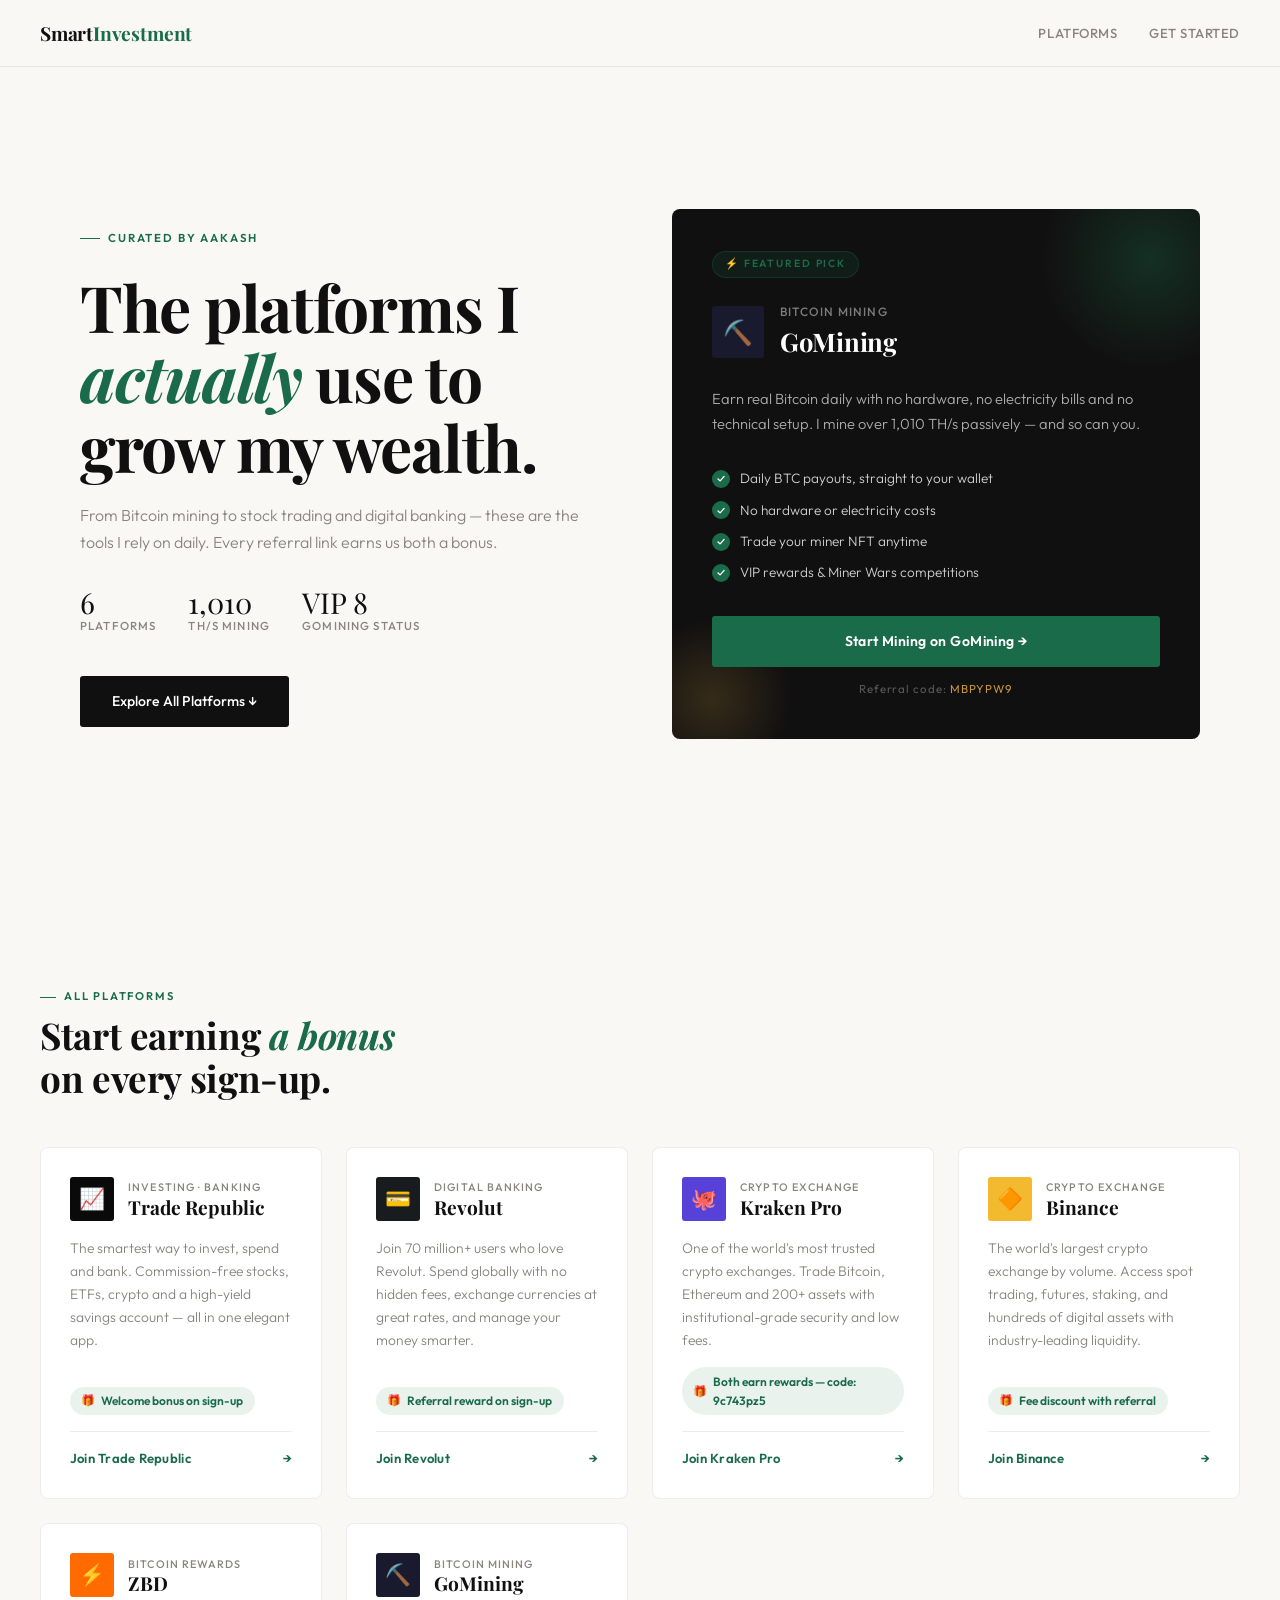
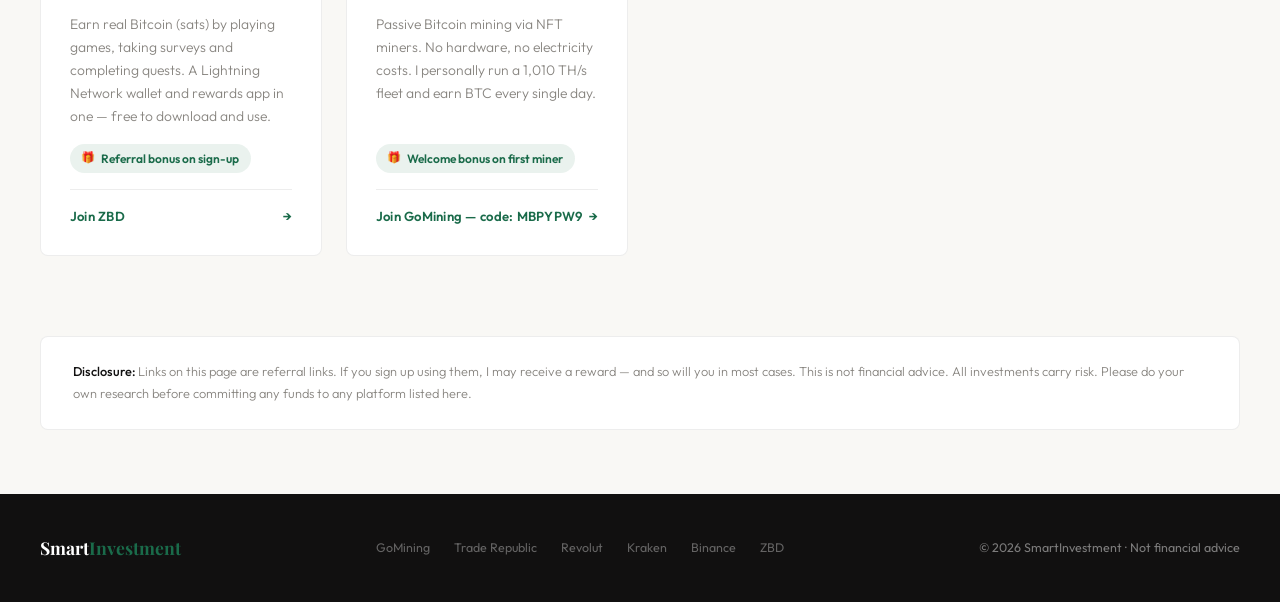
==== index.html @ 432d855d "Rename smart-investment.html to index.html" ====
<!DOCTYPE html>
<html lang="en">
<head>
<meta charset="UTF-8">
<meta name="viewport" content="width=device-width, initial-scale=1.0">
<title>Smart Investment — Aakash's Picks</title>
<link rel="preconnect" href="https://fonts.googleapis.com">
<link href="https://fonts.googleapis.com/css2?family=Playfair+Display:ital,wght@0,400;0,700;1,400&family=Outfit:wght@300;400;500;600&display=swap" rel="stylesheet">
<style>
*, *::before, *::after { box-sizing: border-box; margin: 0; padding: 0; }

:root {
  --bg: #F9F8F5;
  --ink: #111010;
  --muted: #888580;
  --border: rgba(0,0,0,0.07);
  --white: #ffffff;
  --accent: #1A6B4A;
  --accent-light: rgba(26,107,74,0.09);
  --gold: #C8973A;
  --gold-light: rgba(200,151,58,0.1);
  --radius-sm: 3px;
  --radius: 8px;
}

html { scroll-behavior: smooth; }

body {
  font-family: 'Outfit', sans-serif;
  background: var(--bg);
  color: var(--ink);
  font-size: 16px;
  line-height: 1.6;
  -webkit-font-smoothing: antialiased;
}

/* ── NAV ── */
nav {
  position: fixed; top: 0; left: 0; right: 0; z-index: 100;
  display: flex; align-items: center; justify-content: space-between;
  padding: 1.1rem 2.5rem;
  background: rgba(249,248,245,0.9);
  backdrop-filter: blur(14px);
  border-bottom: 1px solid var(--border);
}
.logo {
  font-family: 'Playfair Display', serif;
  font-size: 1.2rem;
  font-weight: 700;
  color: var(--ink);
  text-decoration: none;
  letter-spacing: -0.01em;
}
.logo span { color: var(--accent); }
.nav-links { display: flex; gap: 2rem; list-style: none; }
.nav-links a {
  font-size: 0.82rem;
  font-weight: 500;
  letter-spacing: 0.04em;
  color: var(--muted);
  text-decoration: none;
  text-transform: uppercase;
  transition: color 0.2s;
}
.nav-links a:hover { color: var(--ink); }

/* ── HERO ── */
.hero {
  min-height: 100vh;
  display: grid;
  grid-template-columns: 1fr 1fr;
  align-items: center;
  padding: 7rem 2.5rem 4rem;
  gap: 4rem;
  max-width: 1200px;
  margin: 0 auto;
}
.hero-left { max-width: 520px; }
.hero-eyebrow {
  display: inline-flex; align-items: center; gap: 0.5rem;
  font-size: 0.72rem; font-weight: 600; letter-spacing: 0.16em;
  text-transform: uppercase; color: var(--accent);
  margin-bottom: 1.5rem;
  animation: fadeUp 0.5s ease both;
}
.hero-eyebrow::before {
  content: '';
  display: inline-block; width: 20px; height: 1.5px;
  background: var(--accent);
}
.hero h1 {
  font-family: 'Playfair Display', serif;
  font-size: clamp(2.6rem, 5vw, 4rem);
  line-height: 1.1;
  letter-spacing: -0.02em;
  margin-bottom: 1.2rem;
  animation: fadeUp 0.5s 0.08s ease both;
}
.hero h1 em { font-style: italic; color: var(--accent); }
.hero-desc {
  font-size: 1rem;
  color: var(--muted);
  font-weight: 300;
  line-height: 1.7;
  margin-bottom: 2rem;
  animation: fadeUp 0.5s 0.16s ease both;
}
.hero-stats {
  display: flex; gap: 2rem; flex-wrap: wrap;
  margin-bottom: 2.5rem;
  animation: fadeUp 0.5s 0.22s ease both;
}
.hero-stat { }
.hero-stat-val {
  font-family: 'Playfair Display', serif;
  font-size: 1.8rem;
  color: var(--ink);
  line-height: 1;
}
.hero-stat-label {
  font-size: 0.72rem;
  text-transform: uppercase;
  letter-spacing: 0.1em;
  color: var(--muted);
  font-weight: 500;
}
.hero-cta {
  display: inline-block;
  background: var(--ink);
  color: var(--white);
  text-decoration: none;
  padding: 0.9rem 2rem;
  font-size: 0.88rem;
  font-weight: 500;
  border-radius: var(--radius-sm);
  transition: background 0.2s, transform 0.15s;
  animation: fadeUp 0.5s 0.28s ease both;
}
.hero-cta:hover { background: var(--accent); transform: translateY(-2px); }

/* HERO RIGHT — Featured card */
.hero-right {
  animation: fadeUp 0.5s 0.18s ease both;
}
.featured-card {
  background: var(--ink);
  border-radius: var(--radius);
  padding: 2.5rem;
  color: var(--white);
  position: relative;
  overflow: hidden;
}
.featured-card::before {
  content: '';
  position: absolute; top: -60px; right: -60px;
  width: 220px; height: 220px;
  background: radial-gradient(circle, rgba(26,107,74,0.35) 0%, transparent 70%);
  pointer-events: none;
}
.featured-card::after {
  content: '';
  position: absolute; bottom: -40px; left: -40px;
  width: 160px; height: 160px;
  background: radial-gradient(circle, rgba(200,151,58,0.2) 0%, transparent 70%);
  pointer-events: none;
}
.featured-tag {
  display: inline-block;
  font-size: 0.65rem; font-weight: 600; letter-spacing: 0.18em;
  text-transform: uppercase;
  color: var(--accent);
  background: rgba(26,107,74,0.15);
  border: 1px solid rgba(26,107,74,0.3);
  border-radius: 999px;
  padding: 0.25rem 0.75rem;
  margin-bottom: 1.5rem;
}
.featured-platform {
  display: flex; align-items: center; gap: 1rem;
  margin-bottom: 1.5rem;
}
.platform-icon {
  width: 52px; height: 52px;
  border-radius: var(--radius-sm);
  display: flex; align-items: center; justify-content: center;
  font-size: 1.5rem;
  flex-shrink: 0;
}
.featured-platform h2 {
  font-family: 'Playfair Display', serif;
  font-size: 1.6rem;
  font-weight: 700;
  letter-spacing: -0.01em;
}
.featured-platform .cat {
  font-size: 0.75rem;
  color: rgba(255,255,255,0.45);
  text-transform: uppercase;
  letter-spacing: 0.1em;
  font-weight: 500;
}
.featured-desc {
  font-size: 0.92rem;
  color: rgba(255,255,255,0.65);
  font-weight: 300;
  line-height: 1.7;
  margin-bottom: 2rem;
}
.featured-perks {
  display: flex; flex-direction: column; gap: 0.6rem;
  margin-bottom: 2rem;
}
.perk {
  display: flex; align-items: center; gap: 0.6rem;
  font-size: 0.85rem;
  color: rgba(255,255,255,0.8);
  font-weight: 300;
}
.perk::before {
  content: '✓';
  width: 18px; height: 18px;
  background: var(--accent);
  border-radius: 50%;
  font-size: 0.6rem;
  font-weight: 700;
  display: flex; align-items: center; justify-content: center;
  flex-shrink: 0;
  color: #fff;
}
.featured-btn {
  display: block;
  text-align: center;
  background: var(--accent);
  color: #fff;
  text-decoration: none;
  padding: 0.9rem;
  border-radius: var(--radius-sm);
  font-size: 0.88rem;
  font-weight: 600;
  letter-spacing: 0.03em;
  transition: opacity 0.2s, transform 0.15s;
  position: relative; z-index: 1;
}
.featured-btn:hover { opacity: 0.9; transform: translateY(-1px); }
.ref-code-inline {
  margin-top: 0.8rem;
  text-align: center;
  font-size: 0.72rem;
  color: rgba(255,255,255,0.3);
  letter-spacing: 0.08em;
}
.ref-code-inline span { color: var(--gold); }

/* ── SECTION ── */
.section { padding: 5rem 2.5rem; }
.section-inner { max-width: 1200px; margin: 0 auto; }

.section-head {
  display: flex; align-items: flex-end; justify-content: space-between;
  margin-bottom: 3rem;
  flex-wrap: wrap; gap: 1rem;
}
.section-head-left {}
.section-eyebrow {
  display: inline-flex; align-items: center; gap: 0.5rem;
  font-size: 0.7rem; font-weight: 600; letter-spacing: 0.16em;
  text-transform: uppercase; color: var(--accent);
  margin-bottom: 0.5rem;
}
.section-eyebrow::before {
  content: ''; display: inline-block;
  width: 16px; height: 1.5px; background: var(--accent);
}
.section-title {
  font-family: 'Playfair Display', serif;
  font-size: clamp(1.7rem, 3vw, 2.3rem);
  letter-spacing: -0.01em;
  line-height: 1.15;
}
.section-title em { font-style: italic; color: var(--accent); }

/* ── PLATFORM GRID ── */
.platforms-grid {
  display: grid;
  grid-template-columns: repeat(auto-fill, minmax(280px, 1fr));
  gap: 1.5rem;
}
.platform-card {
  background: var(--white);
  border: 1px solid var(--border);
  border-radius: var(--radius);
  padding: 1.8rem;
  display: flex; flex-direction: column;
  gap: 1rem;
  transition: box-shadow 0.2s, transform 0.2s, border-color 0.2s;
  opacity: 0; transform: translateY(18px);
  transition: opacity 0.45s ease, transform 0.45s ease, box-shadow 0.2s, border-color 0.2s;
  text-decoration: none; color: inherit;
}
.platform-card.visible { opacity: 1; transform: none; }
.platform-card:hover {
  box-shadow: 0 8px 32px rgba(0,0,0,0.08);
  transform: translateY(-3px);
  border-color: rgba(26,107,74,0.2);
}
.card-header { display: flex; align-items: center; gap: 0.9rem; }
.card-icon {
  width: 44px; height: 44px;
  border-radius: var(--radius-sm);
  display: flex; align-items: center; justify-content: center;
  font-size: 1.3rem;
  flex-shrink: 0;
}
.card-name {
  font-family: 'Playfair Display', serif;
  font-size: 1.2rem;
  font-weight: 700;
  line-height: 1.1;
}
.card-category {
  font-size: 0.68rem;
  text-transform: uppercase;
  letter-spacing: 0.1em;
  color: var(--muted);
  font-weight: 500;
}
.card-desc {
  font-size: 0.87rem;
  color: var(--muted);
  font-weight: 300;
  line-height: 1.65;
  flex: 1;
}
.card-bonus {
  display: inline-flex; align-items: center; gap: 0.4rem;
  font-size: 0.75rem;
  font-weight: 600;
  color: var(--accent);
  background: var(--accent-light);
  padding: 0.3rem 0.7rem;
  border-radius: 999px;
  align-self: flex-start;
}
.card-bonus::before { content: '🎁'; font-size: 0.7rem; }
.card-join {
  display: flex; align-items: center; justify-content: space-between;
  padding-top: 1rem;
  border-top: 1px solid var(--border);
  font-size: 0.82rem;
  font-weight: 600;
  color: var(--accent);
  letter-spacing: 0.02em;
}
.card-join-arrow { transition: transform 0.2s; }
.platform-card:hover .card-join-arrow { transform: translateX(4px); }

/* Colors per platform */
.icon-gomining { background: #1a1a2e; }
.icon-traderepublic { background: #0a0a0a; }
.icon-revolut { background: #191C1F; }
.icon-kraken { background: #5741D9; }
.icon-binance { background: #F3BA2F; }
.icon-zbd { background: #FF6B00; }

/* ── DISCLAIMER ── */
.disclaimer {
  background: var(--white);
  border: 1px solid var(--border);
  border-radius: var(--radius);
  padding: 1.5rem 2rem;
  font-size: 0.8rem;
  color: var(--muted);
  font-weight: 300;
  line-height: 1.7;
  max-width: 1200px;
  margin: 0 auto 4rem;
}
.disclaimer strong { color: var(--ink); font-weight: 500; }

/* ── FOOTER ── */
footer {
  background: var(--ink);
  color: rgba(255,255,255,0.45);
  padding: 2.5rem 2.5rem;
  display: flex; align-items: center; justify-content: space-between;
  flex-wrap: wrap; gap: 1rem;
  font-size: 0.78rem;
}
.footer-logo {
  font-family: 'Playfair Display', serif;
  font-size: 1.1rem;
  color: var(--white);
  font-weight: 700;
}
.footer-logo span { color: var(--accent); }
footer a { color: rgba(255,255,255,0.35); text-decoration: none; transition: color 0.2s; }
footer a:hover { color: rgba(255,255,255,0.8); }
.footer-links { display: flex; gap: 1.5rem; flex-wrap: wrap; }

/* ── ANIMATIONS ── */
@keyframes fadeUp {
  from { opacity: 0; transform: translateY(16px); }
  to   { opacity: 1; transform: none; }
}

/* ── RESPONSIVE ── */
@media (max-width: 860px) {
  .hero { grid-template-columns: 1fr; gap: 3rem; }
  .hero-right { order: -1; }
  .nav-links { display: none; }
}
@media (max-width: 540px) {
  nav { padding: 1rem 1.25rem; }
  .section { padding: 4rem 1.25rem; }
  .hero { padding: 6rem 1.25rem 3rem; }
  footer { flex-direction: column; text-align: center; padding: 2rem 1.25rem; }
}
</style>
</head>
<body>

<!-- NAV -->
<nav>
  <a class="logo" href="#">Smart<span>Investment</span></a>
  <ul class="nav-links">
    <li><a href="#platforms">Platforms</a></li>
    <li><a href="#start">Get Started</a></li>
  </ul>
</nav>

<!-- HERO -->
<section class="hero">
  <div class="hero-left">
    <div class="hero-eyebrow">Curated by Aakash</div>
    <h1>The platforms I <em>actually</em> use to grow my wealth.</h1>
    <p class="hero-desc">From Bitcoin mining to stock trading and digital banking — these are the tools I rely on daily. Every referral link earns us both a bonus.</p>
    <div class="hero-stats">
      <div class="hero-stat">
        <div class="hero-stat-val">6</div>
        <div class="hero-stat-label">Platforms</div>
      </div>
      <div class="hero-stat">
        <div class="hero-stat-val">1,010</div>
        <div class="hero-stat-label">TH/s Mining</div>
      </div>
      <div class="hero-stat">
        <div class="hero-stat-val">VIP 8</div>
        <div class="hero-stat-label">GoMining Status</div>
      </div>
    </div>
    <a class="hero-cta" href="#platforms">Explore All Platforms ↓</a>
  </div>

  <div class="hero-right">
    <div class="featured-card">
      <div class="featured-tag">⚡ Featured Pick</div>
      <div class="featured-platform">
        <div class="platform-icon icon-gomining">⛏️</div>
        <div>
          <div class="cat">Bitcoin Mining</div>
          <h2>GoMining</h2>
        </div>
      </div>
      <p class="featured-desc">Earn real Bitcoin daily with no hardware, no electricity bills and no technical setup. I mine over 1,010 TH/s passively — and so can you.</p>
      <div class="featured-perks">
        <div class="perk">Daily BTC payouts, straight to your wallet</div>
        <div class="perk">No hardware or electricity costs</div>
        <div class="perk">Trade your miner NFT anytime</div>
        <div class="perk">VIP rewards & Miner Wars competitions</div>
      </div>
      <a class="featured-btn" href="https://gomining.com/?ref=MBPYPW9" target="_blank" rel="noopener">Start Mining on GoMining →</a>
      <div class="ref-code-inline">Referral code: <span>MBPYPW9</span></div>
    </div>
  </div>
</section>

<!-- PLATFORMS GRID -->
<section class="section" id="platforms">
  <div class="section-inner">
    <div class="section-head">
      <div class="section-head-left">
        <div class="section-eyebrow">All Platforms</div>
        <h2 class="section-title">Start earning <em>a bonus</em><br>on every sign-up.</h2>
      </div>
    </div>

    <div class="platforms-grid">

      <!-- Trade Republic -->
      <a class="platform-card" href="https://refnocode.trade.re/krmdbg57" target="_blank" rel="noopener">
        <div class="card-header">
          <div class="card-icon icon-traderepublic">📈</div>
          <div>
            <div class="card-category">Investing · Banking</div>
            <div class="card-name">Trade Republic</div>
          </div>
        </div>
        <p class="card-desc">The smartest way to invest, spend and bank. Commission-free stocks, ETFs, crypto and a high-yield savings account — all in one elegant app.</p>
        <div class="card-bonus">Welcome bonus on sign-up</div>
        <div class="card-join">
          Join Trade Republic
          <span class="card-join-arrow">→</span>
        </div>
      </a>

      <!-- Revolut -->
      <a class="platform-card" href="https://revolut.com/referral/?referral-code=aakashxhhl!MAY2-26-AR-L3&geo-redirect" target="_blank" rel="noopener">
        <div class="card-header">
          <div class="card-icon icon-revolut">💳</div>
          <div>
            <div class="card-category">Digital Banking</div>
            <div class="card-name">Revolut</div>
          </div>
        </div>
        <p class="card-desc">Join 70 million+ users who love Revolut. Spend globally with no hidden fees, exchange currencies at great rates, and manage your money smarter.</p>
        <div class="card-bonus">Referral reward on sign-up</div>
        <div class="card-join">
          Join Revolut
          <span class="card-join-arrow">→</span>
        </div>
      </a>

      <!-- Kraken -->
      <a class="platform-card" href="https://proinvite.kraken.com/9f1e/yx9ou2kl" target="_blank" rel="noopener">
        <div class="card-header">
          <div class="card-icon icon-kraken">🐙</div>
          <div>
            <div class="card-category">Crypto Exchange</div>
            <div class="card-name">Kraken Pro</div>
          </div>
        </div>
        <p class="card-desc">One of the world's most trusted crypto exchanges. Trade Bitcoin, Ethereum and 200+ assets with institutional-grade security and low fees.</p>
        <div class="card-bonus">Both earn rewards — code: 9c743pz5</div>
        <div class="card-join">
          Join Kraken Pro
          <span class="card-join-arrow">→</span>
        </div>
      </a>

      <!-- Binance -->
      <a class="platform-card" href="https://account.binance.com/register?ref=289935552" target="_blank" rel="noopener">
        <div class="card-header">
          <div class="card-icon icon-binance">🔶</div>
          <div>
            <div class="card-category">Crypto Exchange</div>
            <div class="card-name">Binance</div>
          </div>
        </div>
        <p class="card-desc">The world's largest crypto exchange by volume. Access spot trading, futures, staking, and hundreds of digital assets with industry-leading liquidity.</p>
        <div class="card-bonus">Fee discount with referral</div>
        <div class="card-join">
          Join Binance
          <span class="card-join-arrow">→</span>
        </div>
      </a>

      <!-- ZBD -->
      <a class="platform-card" href="https://zbd.link/hcHi/invite?af_sub1=YKRMUL" target="_blank" rel="noopener">
        <div class="card-header">
          <div class="card-icon icon-zbd">⚡</div>
          <div>
            <div class="card-category">Bitcoin Rewards</div>
            <div class="card-name">ZBD</div>
          </div>
        </div>
        <p class="card-desc">Earn real Bitcoin (sats) by playing games, taking surveys and completing quests. A Lightning Network wallet and rewards app in one — free to download and use.</p>
        <div class="card-bonus">Referral bonus on sign-up</div>
        <div class="card-join">
          Join ZBD
          <span class="card-join-arrow">→</span>
        </div>
      </a>

      <!-- GoMining (grid repeat) -->
      <a class="platform-card" href="https://gomining.com/?ref=MBPYPW9" target="_blank" rel="noopener">
        <div class="card-header">
          <div class="card-icon icon-gomining">⛏️</div>
          <div>
            <div class="card-category">Bitcoin Mining</div>
            <div class="card-name">GoMining</div>
          </div>
        </div>
        <p class="card-desc">Passive Bitcoin mining via NFT miners. No hardware, no electricity costs. I personally run a 1,010 TH/s fleet and earn BTC every single day.</p>
        <div class="card-bonus">Welcome bonus on first miner</div>
        <div class="card-join">
          Join GoMining — code: MBPYPW9
          <span class="card-join-arrow">→</span>
        </div>
      </a>

    </div>
  </div>
</section>

<!-- DISCLAIMER -->
<div style="padding: 0 2.5rem;">
  <div class="disclaimer">
    <strong>Disclosure:</strong> Links on this page are referral links. If you sign up using them, I may receive a reward — and so will you in most cases. This is not financial advice. All investments carry risk. Please do your own research before committing any funds to any platform listed here.
  </div>
</div>

<!-- FOOTER -->
<footer>
  <div class="footer-logo">Smart<span>Investment</span></div>
  <div class="footer-links">
    <a href="https://gomining.com/?ref=MBPYPW9" target="_blank" rel="noopener">GoMining</a>
    <a href="https://refnocode.trade.re/krmdbg57" target="_blank" rel="noopener">Trade Republic</a>
    <a href="https://revolut.com/referral/?referral-code=aakashxhhl!MAY2-26-AR-L3&geo-redirect" target="_blank" rel="noopener">Revolut</a>
    <a href="https://proinvite.kraken.com/9f1e/yx9ou2kl" target="_blank" rel="noopener">Kraken</a>
    <a href="https://account.binance.com/register?ref=289935552" target="_blank" rel="noopener">Binance</a>
    <a href="https://zbd.link/hcHi/invite?af_sub1=YKRMUL" target="_blank" rel="noopener">ZBD</a>
  </div>
  <div>© 2026 SmartInvestment · Not financial advice</div>
</footer>

<script>
  const observer = new IntersectionObserver((entries) => {
    entries.forEach((entry, i) => {
      if (entry.isIntersecting) {
        setTimeout(() => entry.target.classList.add('visible'), (entry.target.dataset.delay || 0));
        observer.unobserve(entry.target);
      }
    });
  }, { threshold: 0.08 });

  document.querySelectorAll('.platform-card').forEach((el, i) => {
    el.dataset.delay = i * 90;
    observer.observe(el);
  });
</script>
</body>
</html>
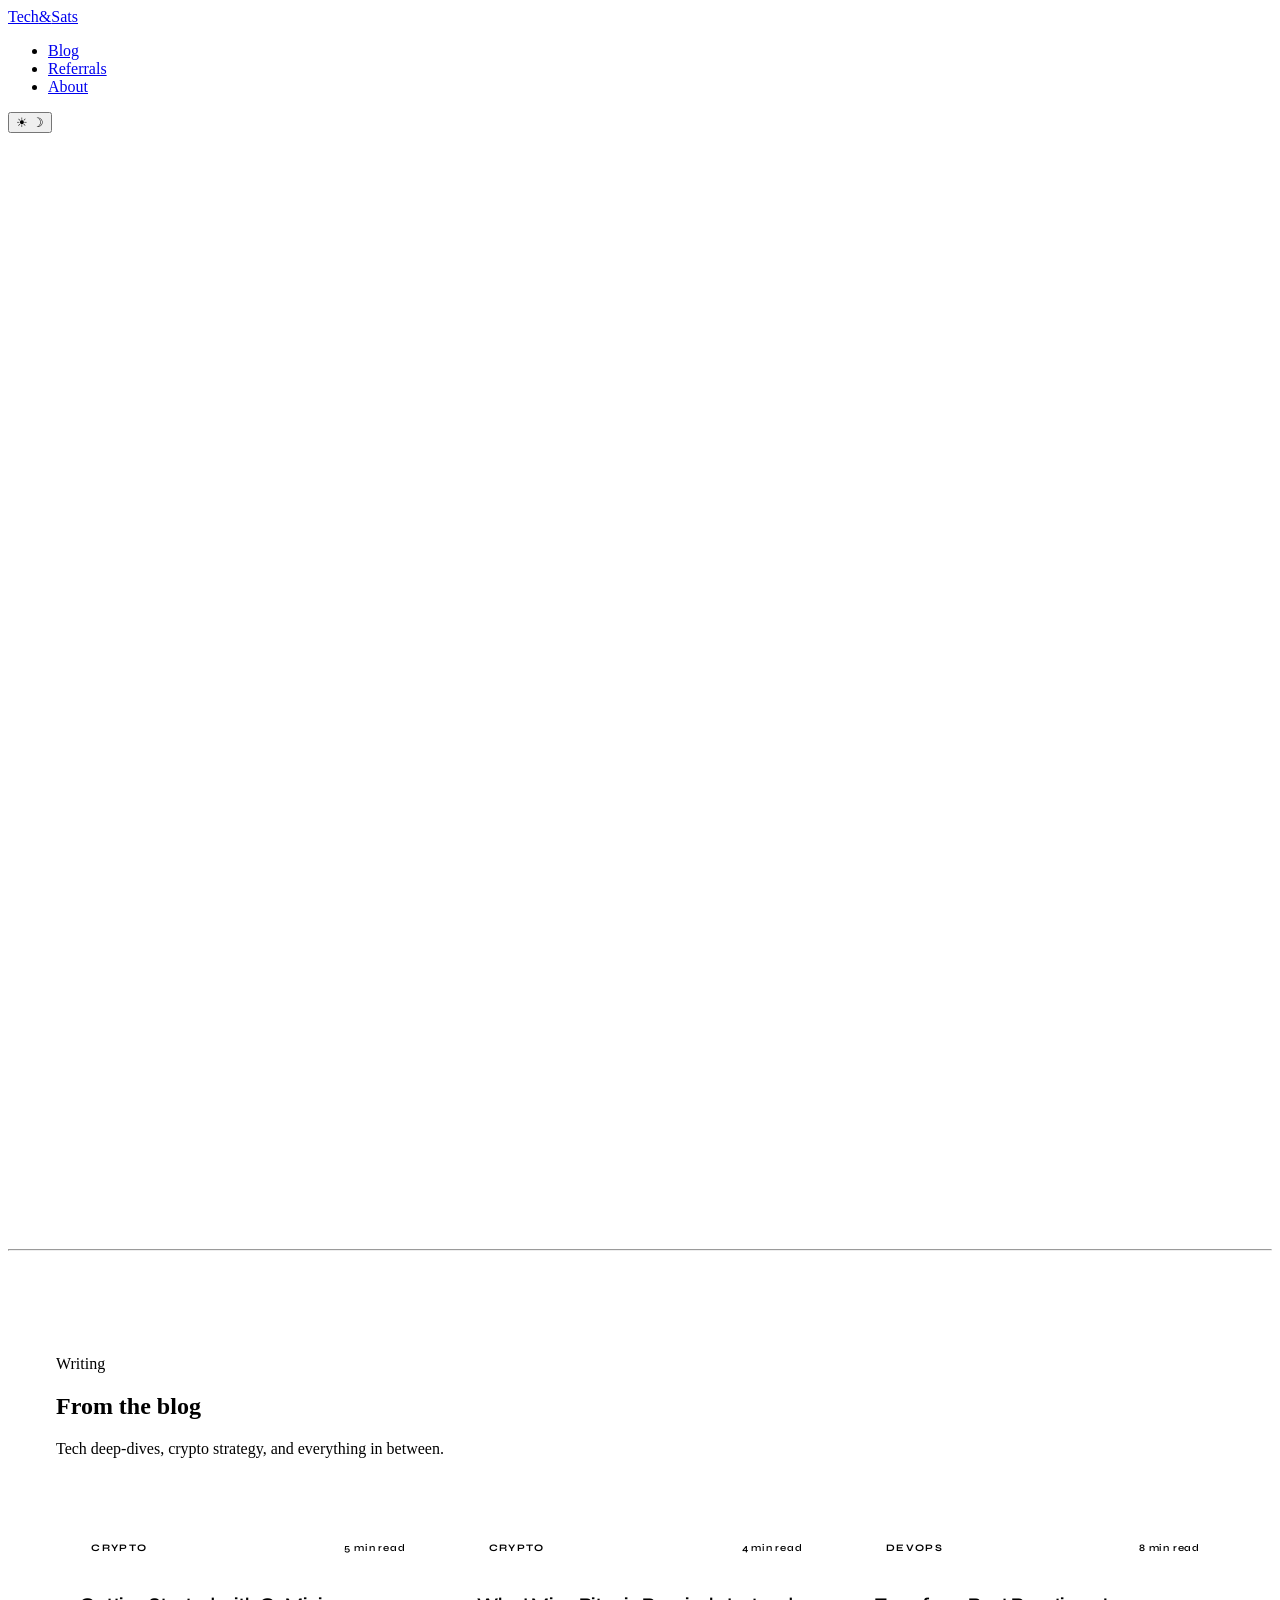
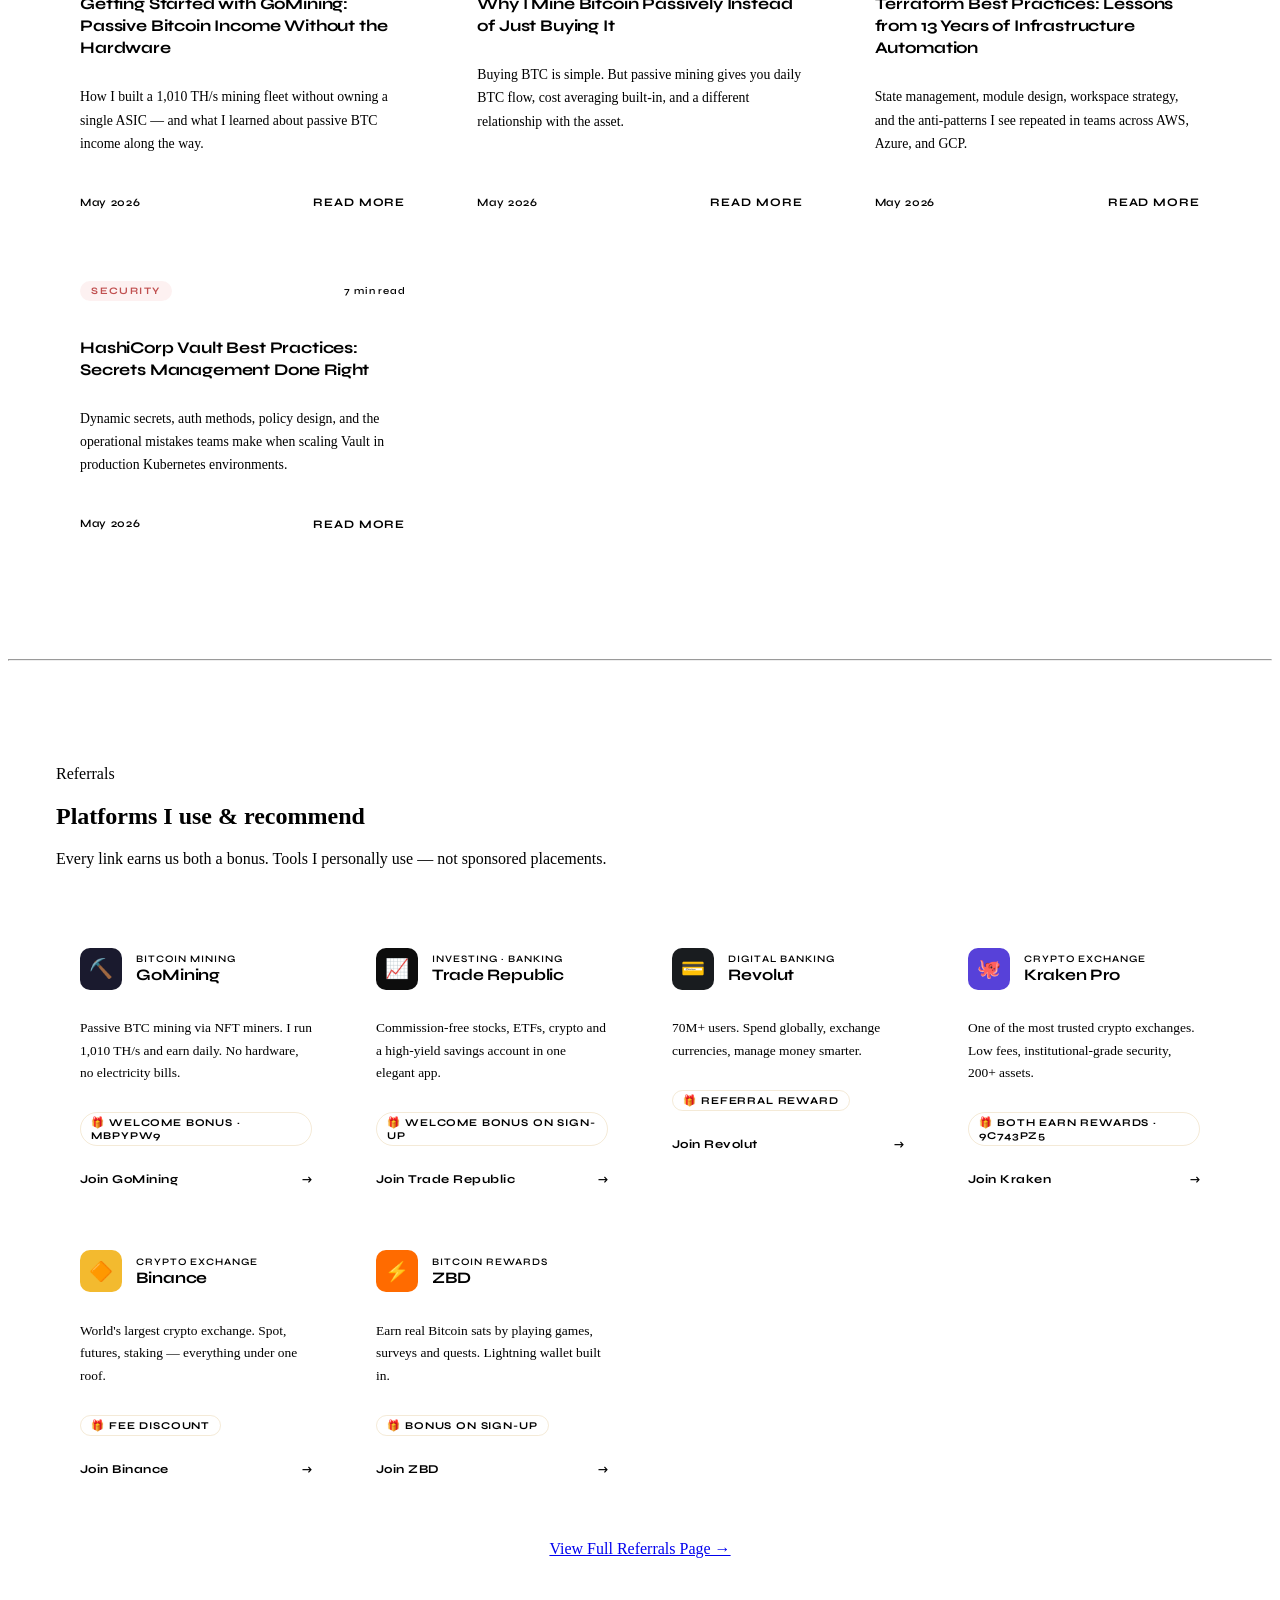
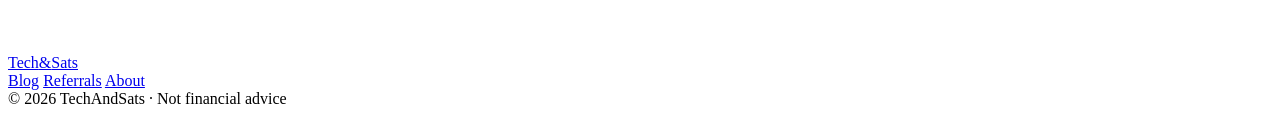
==== commit 0b314635: "Update index.html" ====
--- a/index.html
+++ b/index.html
@@ -1,632 +1,349 @@
 <!DOCTYPE html>
-<html lang="en">
+<html lang="en" data-theme="light">
 <head>
 <meta charset="UTF-8">
 <meta name="viewport" content="width=device-width, initial-scale=1.0">
-<title>Smart Investment — Aakash's Picks</title>
+<title>TechAndSats — Aakash | DevOps Engineer & Investment Enthusiast</title>
 <link rel="preconnect" href="https://fonts.googleapis.com">
-<link href="https://fonts.googleapis.com/css2?family=Playfair+Display:ital,wght@0,400;0,700;1,400&family=Outfit:wght@300;400;500;600&display=swap" rel="stylesheet">
+<link href="https://fonts.googleapis.com/css2?family=Syne:wght@400;600;700;800&family=Lora:ital,wght@0,400;0,500;1,400&display=swap" rel="stylesheet">
+<link rel="stylesheet" href="shared.css">
 <style>
-*, *::before, *::after { box-sizing: border-box; margin: 0; padding: 0; }
-
-:root {
-  --bg: #F9F8F5;
-  --ink: #111010;
-  --muted: #888580;
-  --border: rgba(0,0,0,0.07);
-  --white: #ffffff;
-  --accent: #1A6B4A;
-  --accent-light: rgba(26,107,74,0.09);
-  --gold: #C8973A;
-  --gold-light: rgba(200,151,58,0.1);
-  --radius-sm: 3px;
-  --radius: 8px;
-}
-
-html { scroll-behavior: smooth; }
-
-body {
-  font-family: 'Outfit', sans-serif;
-  background: var(--bg);
-  color: var(--ink);
-  font-size: 16px;
-  line-height: 1.6;
-  -webkit-font-smoothing: antialiased;
-}
-
-/* ── NAV ── */
-nav {
-  position: fixed; top: 0; left: 0; right: 0; z-index: 100;
-  display: flex; align-items: center; justify-content: space-between;
-  padding: 1.1rem 2.5rem;
-  background: rgba(249,248,245,0.9);
-  backdrop-filter: blur(14px);
-  border-bottom: 1px solid var(--border);
-}
-.logo {
-  font-family: 'Playfair Display', serif;
-  font-size: 1.2rem;
-  font-weight: 700;
-  color: var(--ink);
-  text-decoration: none;
-  letter-spacing: -0.01em;
-}
-.logo span { color: var(--accent); }
-.nav-links { display: flex; gap: 2rem; list-style: none; }
-.nav-links a {
-  font-size: 0.82rem;
-  font-weight: 500;
-  letter-spacing: 0.04em;
-  color: var(--muted);
-  text-decoration: none;
-  text-transform: uppercase;
-  transition: color 0.2s;
-}
-.nav-links a:hover { color: var(--ink); }
-
-/* ── HERO ── */
+/* INDEX PAGE SPECIFIC */
 .hero {
-  min-height: 100vh;
-  display: grid;
-  grid-template-columns: 1fr 1fr;
-  align-items: center;
-  padding: 7rem 2.5rem 4rem;
-  gap: 4rem;
-  max-width: 1200px;
-  margin: 0 auto;
-}
-.hero-left { max-width: 520px; }
-.hero-eyebrow {
-  display: inline-flex; align-items: center; gap: 0.5rem;
-  font-size: 0.72rem; font-weight: 600; letter-spacing: 0.16em;
-  text-transform: uppercase; color: var(--accent);
-  margin-bottom: 1.5rem;
-  animation: fadeUp 0.5s ease both;
-}
-.hero-eyebrow::before {
-  content: '';
-  display: inline-block; width: 20px; height: 1.5px;
-  background: var(--accent);
-}
+  min-height: 100vh; display: flex; align-items: center;
+  padding: 8rem 3rem 5rem; max-width: var(--max); margin: 0 auto;
+}
+.hero-grid {
+  display: grid; grid-template-columns: 1fr 1fr; gap: 6rem;
+  align-items: center; width: 100%;
+}
+.hero-tag {
+  display: inline-flex; align-items: center; gap: 0.6rem;
+  font-family: 'Syne', sans-serif; font-size: 0.7rem; font-weight: 600;
+  letter-spacing: 0.2em; text-transform: uppercase; color: var(--accent);
+  margin-bottom: 2rem; opacity: 0; animation: fadeUp 0.6s 0.1s ease forwards;
+}
+.hero-tag-dot { width: 7px; height: 7px; background: var(--accent2); border-radius: 50%; animation: pulse 2s ease-in-out infinite; }
 .hero h1 {
-  font-family: 'Playfair Display', serif;
-  font-size: clamp(2.6rem, 5vw, 4rem);
-  line-height: 1.1;
-  letter-spacing: -0.02em;
-  margin-bottom: 1.2rem;
-  animation: fadeUp 0.5s 0.08s ease both;
-}
-.hero h1 em { font-style: italic; color: var(--accent); }
+  font-family: 'Syne', sans-serif; font-size: clamp(3rem, 5.5vw, 5rem);
+  font-weight: 800; line-height: 1.0; letter-spacing: -0.03em; margin-bottom: 0.5rem;
+  opacity: 0; animation: fadeUp 0.6s 0.2s ease forwards;
+}
+.hero-name-accent { color: var(--accent); }
+.hero-subtitle {
+  font-family: 'Lora', serif; font-style: italic; font-size: 1.2rem;
+  color: var(--muted); margin-bottom: 1.75rem;
+  opacity: 0; animation: fadeUp 0.6s 0.3s ease forwards;
+}
 .hero-desc {
-  font-size: 1rem;
-  color: var(--muted);
-  font-weight: 300;
-  line-height: 1.7;
-  margin-bottom: 2rem;
-  animation: fadeUp 0.5s 0.16s ease both;
-}
-.hero-stats {
-  display: flex; gap: 2rem; flex-wrap: wrap;
-  margin-bottom: 2.5rem;
-  animation: fadeUp 0.5s 0.22s ease both;
-}
-.hero-stat { }
-.hero-stat-val {
-  font-family: 'Playfair Display', serif;
-  font-size: 1.8rem;
-  color: var(--ink);
-  line-height: 1;
-}
-.hero-stat-label {
-  font-size: 0.72rem;
-  text-transform: uppercase;
-  letter-spacing: 0.1em;
-  color: var(--muted);
-  font-weight: 500;
-}
-.hero-cta {
-  display: inline-block;
-  background: var(--ink);
-  color: var(--white);
-  text-decoration: none;
-  padding: 0.9rem 2rem;
-  font-size: 0.88rem;
-  font-weight: 500;
-  border-radius: var(--radius-sm);
-  transition: background 0.2s, transform 0.15s;
-  animation: fadeUp 0.5s 0.28s ease both;
-}
-.hero-cta:hover { background: var(--accent); transform: translateY(-2px); }
-
-/* HERO RIGHT — Featured card */
+  font-size: 0.97rem; color: var(--muted); line-height: 1.8;
+  max-width: 440px; margin-bottom: 2rem;
+  opacity: 0; animation: fadeUp 0.6s 0.4s ease forwards;
+}
+.hero-chips {
+  display: flex; flex-wrap: wrap; gap: 0.5rem; margin-bottom: 2.5rem;
+  opacity: 0; animation: fadeUp 0.6s 0.5s ease forwards;
+}
+.chip {
+  font-family: 'Syne', sans-serif; font-size: 0.68rem; font-weight: 600;
+  letter-spacing: 0.08em; text-transform: uppercase; padding: 0.35rem 0.85rem;
+  border-radius: 999px; border: 1.5px solid var(--border); color: var(--muted);
+  background: var(--surface2); transition: background 0.3s, border-color 0.3s, color 0.3s;
+}
+.chip.active { border-color: rgba(200,151,58,0.4); color: var(--accent); background: var(--accent-bg); }
+[data-theme="dark"] .chip.active { border-color: rgba(232,197,71,0.3); }
+.hero-actions {
+  display: flex; gap: 1rem; flex-wrap: wrap;
+  opacity: 0; animation: fadeUp 0.6s 0.6s ease forwards;
+}
+
+/* AVATAR SIDE */
 .hero-right {
-  animation: fadeUp 0.5s 0.18s ease both;
-}
-.featured-card {
-  background: var(--ink);
-  border-radius: var(--radius);
-  padding: 2.5rem;
-  color: var(--white);
-  position: relative;
-  overflow: hidden;
-}
-.featured-card::before {
-  content: '';
-  position: absolute; top: -60px; right: -60px;
-  width: 220px; height: 220px;
-  background: radial-gradient(circle, rgba(26,107,74,0.35) 0%, transparent 70%);
-  pointer-events: none;
-}
-.featured-card::after {
-  content: '';
-  position: absolute; bottom: -40px; left: -40px;
-  width: 160px; height: 160px;
-  background: radial-gradient(circle, rgba(200,151,58,0.2) 0%, transparent 70%);
-  pointer-events: none;
-}
-.featured-tag {
-  display: inline-block;
-  font-size: 0.65rem; font-weight: 600; letter-spacing: 0.18em;
-  text-transform: uppercase;
-  color: var(--accent);
-  background: rgba(26,107,74,0.15);
-  border: 1px solid rgba(26,107,74,0.3);
-  border-radius: 999px;
-  padding: 0.25rem 0.75rem;
-  margin-bottom: 1.5rem;
-}
-.featured-platform {
-  display: flex; align-items: center; gap: 1rem;
-  margin-bottom: 1.5rem;
-}
-.platform-icon {
-  width: 52px; height: 52px;
-  border-radius: var(--radius-sm);
+  display: flex; flex-direction: column; align-items: center; gap: 2rem;
+  opacity: 0; animation: fadeUp 0.6s 0.35s ease forwards;
+}
+.avatar-wrap { position: relative; }
+.avatar {
+  width: 180px; height: 180px; border-radius: 50%;
+  background: linear-gradient(135deg, var(--surface2) 0%, var(--bg2) 100%);
+  border: 2px solid var(--border);
   display: flex; align-items: center; justify-content: center;
-  font-size: 1.5rem;
-  flex-shrink: 0;
-}
-.featured-platform h2 {
-  font-family: 'Playfair Display', serif;
-  font-size: 1.6rem;
-  font-weight: 700;
-  letter-spacing: -0.01em;
-}
-.featured-platform .cat {
-  font-size: 0.75rem;
-  color: rgba(255,255,255,0.45);
-  text-transform: uppercase;
-  letter-spacing: 0.1em;
-  font-weight: 500;
-}
-.featured-desc {
-  font-size: 0.92rem;
-  color: rgba(255,255,255,0.65);
-  font-weight: 300;
-  line-height: 1.7;
-  margin-bottom: 2rem;
-}
-.featured-perks {
-  display: flex; flex-direction: column; gap: 0.6rem;
-  margin-bottom: 2rem;
-}
-.perk {
-  display: flex; align-items: center; gap: 0.6rem;
-  font-size: 0.85rem;
-  color: rgba(255,255,255,0.8);
-  font-weight: 300;
-}
-.perk::before {
-  content: '✓';
-  width: 18px; height: 18px;
-  background: var(--accent);
-  border-radius: 50%;
-  font-size: 0.6rem;
-  font-weight: 700;
-  display: flex; align-items: center; justify-content: center;
-  flex-shrink: 0;
-  color: #fff;
-}
-.featured-btn {
-  display: block;
-  text-align: center;
-  background: var(--accent);
-  color: #fff;
-  text-decoration: none;
-  padding: 0.9rem;
-  border-radius: var(--radius-sm);
-  font-size: 0.88rem;
-  font-weight: 600;
-  letter-spacing: 0.03em;
-  transition: opacity 0.2s, transform 0.15s;
-  position: relative; z-index: 1;
-}
-.featured-btn:hover { opacity: 0.9; transform: translateY(-1px); }
-.ref-code-inline {
-  margin-top: 0.8rem;
-  text-align: center;
-  font-size: 0.72rem;
-  color: rgba(255,255,255,0.3);
-  letter-spacing: 0.08em;
-}
-.ref-code-inline span { color: var(--gold); }
-
-/* ── SECTION ── */
-.section { padding: 5rem 2.5rem; }
-.section-inner { max-width: 1200px; margin: 0 auto; }
-
-.section-head {
-  display: flex; align-items: flex-end; justify-content: space-between;
-  margin-bottom: 3rem;
-  flex-wrap: wrap; gap: 1rem;
-}
-.section-head-left {}
-.section-eyebrow {
-  display: inline-flex; align-items: center; gap: 0.5rem;
-  font-size: 0.7rem; font-weight: 600; letter-spacing: 0.16em;
-  text-transform: uppercase; color: var(--accent);
-  margin-bottom: 0.5rem;
-}
-.section-eyebrow::before {
-  content: ''; display: inline-block;
-  width: 16px; height: 1.5px; background: var(--accent);
-}
-.section-title {
-  font-family: 'Playfair Display', serif;
-  font-size: clamp(1.7rem, 3vw, 2.3rem);
-  letter-spacing: -0.01em;
-  line-height: 1.15;
-}
-.section-title em { font-style: italic; color: var(--accent); }
-
-/* ── PLATFORM GRID ── */
-.platforms-grid {
-  display: grid;
-  grid-template-columns: repeat(auto-fill, minmax(280px, 1fr));
-  gap: 1.5rem;
-}
-.platform-card {
-  background: var(--white);
-  border: 1px solid var(--border);
-  border-radius: var(--radius);
-  padding: 1.8rem;
-  display: flex; flex-direction: column;
-  gap: 1rem;
-  transition: box-shadow 0.2s, transform 0.2s, border-color 0.2s;
-  opacity: 0; transform: translateY(18px);
-  transition: opacity 0.45s ease, transform 0.45s ease, box-shadow 0.2s, border-color 0.2s;
+  font-family: 'Syne', sans-serif; font-size: 3.5rem; font-weight: 800;
+  color: var(--accent); position: relative; overflow: hidden;
+  transition: background 0.3s, border-color 0.3s;
+}
+.avatar::before {
+  content: ''; position: absolute; inset: 0;
+  background: radial-gradient(circle at 35% 35%, rgba(200,151,58,0.12), transparent 60%);
+}
+[data-theme="dark"] .avatar::before { background: radial-gradient(circle at 35% 35%, rgba(232,197,71,0.15), transparent 60%); }
+.avatar-ring {
+  position: absolute; inset: -10px; border-radius: 50%;
+  border: 1.5px dashed rgba(200,151,58,0.25); animation: rotate 18s linear infinite;
+}
+[data-theme="dark"] .avatar-ring { border-color: rgba(232,197,71,0.2); }
+.avatar-ring::before {
+  content: ''; position: absolute; top: -4px; left: 50%; transform: translateX(-50%);
+  width: 7px; height: 7px; border-radius: 50%; background: var(--accent);
+}
+.avatar-badge {
+  position: absolute; bottom: 6px; right: -8px;
+  background: var(--surface); border: 1px solid var(--border); border-radius: 999px;
+  padding: 0.22rem 0.65rem; font-family: 'Syne', sans-serif; font-size: 0.6rem;
+  font-weight: 700; letter-spacing: 0.1em; text-transform: uppercase; color: var(--accent2);
+  transition: background 0.3s, border-color 0.3s;
+}
+
+.stats-strip {
+  display: grid; grid-template-columns: repeat(3,1fr);
+  gap: 1px; background: var(--border); border: 1px solid var(--border);
+  border-radius: var(--radius); overflow: hidden; width: 100%;
+  transition: background 0.3s, border-color 0.3s;
+}
+.stat { padding: 1.2rem 1rem; background: var(--surface); text-align: center; transition: background 0.3s; }
+.stat-val { font-family: 'Syne', sans-serif; font-size: 1.4rem; font-weight: 800; color: var(--accent); line-height: 1; margin-bottom: 0.3rem; }
+.stat-label { font-family: 'Syne', sans-serif; font-size: 0.58rem; font-weight: 600; letter-spacing: 0.12em; text-transform: uppercase; color: var(--muted); }
+.location-pill { display: inline-flex; align-items: center; gap: 0.5rem; font-family: 'Syne', sans-serif; font-size: 0.72rem; font-weight: 600; color: var(--muted); letter-spacing: 0.05em; }
+.loc-dot { width: 8px; height: 8px; background: var(--accent2); border-radius: 50%; flex-shrink: 0; }
+
+/* BLOG SECTION */
+.section { padding: 6rem 3rem; }
+.section-inner { max-width: var(--max); margin: 0 auto; }
+.blog-grid { display: grid; grid-template-columns: repeat(auto-fill,minmax(300px,1fr)); gap: 1.5rem; margin-top: 3.5rem; }
+.blog-card {
+  display: flex; flex-direction: column; background: var(--surface);
+  border: 1px solid var(--border); border-radius: var(--radius); overflow: hidden;
   text-decoration: none; color: inherit;
-}
-.platform-card.visible { opacity: 1; transform: none; }
-.platform-card:hover {
-  box-shadow: 0 8px 32px rgba(0,0,0,0.08);
-  transform: translateY(-3px);
-  border-color: rgba(26,107,74,0.2);
-}
-.card-header { display: flex; align-items: center; gap: 0.9rem; }
-.card-icon {
-  width: 44px; height: 44px;
-  border-radius: var(--radius-sm);
-  display: flex; align-items: center; justify-content: center;
-  font-size: 1.3rem;
-  flex-shrink: 0;
-}
-.card-name {
-  font-family: 'Playfair Display', serif;
-  font-size: 1.2rem;
-  font-weight: 700;
-  line-height: 1.1;
-}
-.card-category {
-  font-size: 0.68rem;
-  text-transform: uppercase;
-  letter-spacing: 0.1em;
-  color: var(--muted);
-  font-weight: 500;
-}
-.card-desc {
-  font-size: 0.87rem;
-  color: var(--muted);
-  font-weight: 300;
-  line-height: 1.65;
-  flex: 1;
-}
-.card-bonus {
-  display: inline-flex; align-items: center; gap: 0.4rem;
-  font-size: 0.75rem;
-  font-weight: 600;
-  color: var(--accent);
-  background: var(--accent-light);
-  padding: 0.3rem 0.7rem;
-  border-radius: 999px;
-  align-self: flex-start;
-}
-.card-bonus::before { content: '🎁'; font-size: 0.7rem; }
-.card-join {
-  display: flex; align-items: center; justify-content: space-between;
-  padding-top: 1rem;
-  border-top: 1px solid var(--border);
-  font-size: 0.82rem;
-  font-weight: 600;
-  color: var(--accent);
-  letter-spacing: 0.02em;
-}
-.card-join-arrow { transition: transform 0.2s; }
-.platform-card:hover .card-join-arrow { transform: translateX(4px); }
-
-/* Colors per platform */
-.icon-gomining { background: #1a1a2e; }
-.icon-traderepublic { background: #0a0a0a; }
-.icon-revolut { background: #191C1F; }
-.icon-kraken { background: #5741D9; }
-.icon-binance { background: #F3BA2F; }
-.icon-zbd { background: #FF6B00; }
-
-/* ── DISCLAIMER ── */
-.disclaimer {
-  background: var(--white);
-  border: 1px solid var(--border);
-  border-radius: var(--radius);
-  padding: 1.5rem 2rem;
-  font-size: 0.8rem;
-  color: var(--muted);
-  font-weight: 300;
-  line-height: 1.7;
-  max-width: 1200px;
-  margin: 0 auto 4rem;
-}
-.disclaimer strong { color: var(--ink); font-weight: 500; }
-
-/* ── FOOTER ── */
-footer {
-  background: var(--ink);
-  color: rgba(255,255,255,0.45);
-  padding: 2.5rem 2.5rem;
-  display: flex; align-items: center; justify-content: space-between;
-  flex-wrap: wrap; gap: 1rem;
-  font-size: 0.78rem;
-}
-.footer-logo {
-  font-family: 'Playfair Display', serif;
-  font-size: 1.1rem;
-  color: var(--white);
-  font-weight: 700;
-}
-.footer-logo span { color: var(--accent); }
-footer a { color: rgba(255,255,255,0.35); text-decoration: none; transition: color 0.2s; }
-footer a:hover { color: rgba(255,255,255,0.8); }
-.footer-links { display: flex; gap: 1.5rem; flex-wrap: wrap; }
-
-/* ── ANIMATIONS ── */
-@keyframes fadeUp {
-  from { opacity: 0; transform: translateY(16px); }
-  to   { opacity: 1; transform: none; }
-}
-
-/* ── RESPONSIVE ── */
+  opacity: 0; transform: translateY(20px);
+  transition: opacity 0.5s ease, transform 0.5s ease, border-color 0.25s, box-shadow 0.25s, background 0.3s;
+}
+.blog-card.visible { opacity: 1; transform: none; }
+.blog-card:hover { border-color: rgba(200,151,58,0.3); box-shadow: var(--shadow); transform: translateY(-4px); }
+[data-theme="dark"] .blog-card:hover { border-color: rgba(232,197,71,0.25); }
+.blog-card-top { padding: 1.5rem 1.5rem 0; display: flex; align-items: center; justify-content: space-between; }
+.blog-tag { font-family: 'Syne', sans-serif; font-size: 0.62rem; font-weight: 700; letter-spacing: 0.14em; text-transform: uppercase; padding: 0.25rem 0.7rem; border-radius: 999px; }
+.tag-devops { background: var(--accent2-bg); color: var(--accent2); }
+.tag-crypto { background: var(--accent-bg); color: var(--accent); }
+.tag-security { background: rgba(220,80,80,0.08); color: #C05050; }
+[data-theme="dark"] .tag-security { background: rgba(255,100,100,0.12); color: #FF8080; }
+.blog-read-time { font-family: 'Syne', sans-serif; font-size: 0.62rem; font-weight: 600; color: var(--muted); letter-spacing: 0.08em; }
+.blog-card-body { padding: 1.2rem 1.5rem 1.5rem; flex: 1; display: flex; flex-direction: column; }
+.blog-card-title { font-family: 'Syne', sans-serif; font-size: 1.02rem; font-weight: 700; line-height: 1.35; letter-spacing: -0.01em; margin-bottom: 0.75rem; color: var(--text); }
+.blog-card-excerpt { font-size: 0.86rem; color: var(--muted); line-height: 1.7; flex: 1; margin-bottom: 1.5rem; }
+.blog-card-footer { display: flex; align-items: center; justify-content: space-between; padding-top: 1rem; border-top: 1px solid var(--border); font-family: 'Syne', sans-serif; font-size: 0.7rem; font-weight: 600; color: var(--muted); letter-spacing: 0.06em; }
+.blog-read-link { font-family: 'Syne', sans-serif; font-size: 0.72rem; font-weight: 700; color: var(--accent); letter-spacing: 0.08em; text-transform: uppercase; }
+.blog-card:hover .blog-read-link::after { content: ' →'; }
+
+/* REF SECTION */
+.ref-section-bg { background: var(--surface2); transition: background 0.3s; }
+.ref-grid { display: grid; grid-template-columns: repeat(auto-fill,minmax(270px,1fr)); gap: 1rem; margin-top: 3.5rem; }
+.ref-card {
+  display: flex; flex-direction: column; background: var(--surface);
+  border: 1px solid var(--border); border-radius: var(--radius); padding: 1.5rem;
+  text-decoration: none; color: inherit; gap: 0.9rem;
+  opacity: 0; transform: translateY(16px);
+  transition: opacity 0.45s ease, transform 0.45s ease, border-color 0.2s, box-shadow 0.2s, background 0.3s;
+}
+.ref-card.visible { opacity: 1; transform: none; }
+.ref-card:hover { border-color: rgba(200,151,58,0.3); box-shadow: var(--shadow); transform: translateY(-3px); }
+[data-theme="dark"] .ref-card:hover { border-color: rgba(232,197,71,0.25); }
+.ref-card-head { display: flex; align-items: center; gap: 0.9rem; }
+.ref-icon { width: 42px; height: 42px; border-radius: 10px; display: flex; align-items: center; justify-content: center; font-size: 1.2rem; flex-shrink: 0; }
+.ri-gm { background: #1a1a2e; } .ri-tr { background: #0d0d0d; } .ri-rv { background: #191C1F; } .ri-kr { background: #5741D9; } .ri-bn { background: #F3BA2F; } .ri-zb { background: #FF6B00; }
+.ref-name { font-family: 'Syne', sans-serif; font-size: 1rem; font-weight: 700; letter-spacing: -0.01em; }
+.ref-cat { font-family: 'Syne', sans-serif; font-size: 0.62rem; font-weight: 600; letter-spacing: 0.1em; text-transform: uppercase; color: var(--muted); }
+.ref-desc { font-size: 0.84rem; color: var(--muted); line-height: 1.65; }
+.ref-bonus { display: inline-flex; align-items: center; gap: 0.35rem; font-family: 'Syne', sans-serif; font-size: 0.65rem; font-weight: 700; letter-spacing: 0.08em; text-transform: uppercase; color: var(--accent); background: var(--accent-bg); border: 1px solid rgba(200,151,58,0.2); border-radius: 999px; padding: 0.2rem 0.65rem; align-self: flex-start; }
+.ref-join { display: flex; align-items: center; justify-content: space-between; font-family: 'Syne', sans-serif; font-size: 0.75rem; font-weight: 700; color: var(--accent); letter-spacing: 0.04em; padding-top: 0.75rem; border-top: 1px solid var(--border); }
+.ref-arrow { transition: transform 0.2s; }
+.ref-card:hover .ref-arrow { transform: translateX(4px); }
+.cta-center { margin-top: 2.5rem; text-align: center; }
+
 @media (max-width: 860px) {
-  .hero { grid-template-columns: 1fr; gap: 3rem; }
+  .hero { padding: 7rem 1.5rem 4rem; }
+  .hero-grid { grid-template-columns: 1fr; gap: 3rem; }
   .hero-right { order: -1; }
-  .nav-links { display: none; }
-}
-@media (max-width: 540px) {
-  nav { padding: 1rem 1.25rem; }
-  .section { padding: 4rem 1.25rem; }
-  .hero { padding: 6rem 1.25rem 3rem; }
-  footer { flex-direction: column; text-align: center; padding: 2rem 1.25rem; }
+  .section { padding: 4rem 1.5rem; }
 }
 </style>
 </head>
 <body>
-
-<!-- NAV -->
+<div class="hero-mesh"></div>
+
 <nav>
-  <a class="logo" href="#">Smart<span>Investment</span></a>
-  <ul class="nav-links">
-    <li><a href="#platforms">Platforms</a></li>
-    <li><a href="#start">Get Started</a></li>
-  </ul>
+  <a class="nav-logo" href="index.html">Tech<span>&</span>Sats</a>
+  <div class="nav-right">
+    <ul class="nav-links">
+      <li><a href="#blogs">Blog</a></li>
+      <li><a href="referrals.html">Referrals</a></li>
+      <li><a href="#about">About</a></li>
+    </ul>
+    <button class="theme-toggle" id="toggle" aria-label="Toggle theme">
+      <div class="theme-toggle-knob"></div>
+      <span class="theme-toggle-icon icon-sun">☀</span>
+      <span class="theme-toggle-icon icon-moon">☽</span>
+    </button>
+  </div>
 </nav>
 
 <!-- HERO -->
-<section class="hero">
-  <div class="hero-left">
-    <div class="hero-eyebrow">Curated by Aakash</div>
-    <h1>The platforms I <em>actually</em> use to grow my wealth.</h1>
-    <p class="hero-desc">From Bitcoin mining to stock trading and digital banking — these are the tools I rely on daily. Every referral link earns us both a bonus.</p>
-    <div class="hero-stats">
-      <div class="hero-stat">
-        <div class="hero-stat-val">6</div>
-        <div class="hero-stat-label">Platforms</div>
+<section class="hero" id="about">
+  <div class="hero-grid">
+    <div class="hero-left">
+      <div class="hero-tag"><span class="hero-tag-dot"></span>Dublin, Ireland</div>
+      <h1>Hi, I'm<br><span class="hero-name-accent">Aakash.</span></h1>
+      <p class="hero-subtitle">DevOps Engineer & Investment Enthusiast</p>
+      <p class="hero-desc">I automate cloud infrastructure by day and stack sats by night. This is my corner of the internet — tech deep-dives, crypto insights, and the platforms I actually use to grow my wealth.</p>
+      <div class="hero-chips">
+        <span class="chip active">Terraform</span>
+        <span class="chip active">Kubernetes</span>
+        <span class="chip">AWS · Azure · GCP</span>
+        <span class="chip">HashiCorp Vault</span>
+        <span class="chip active">Bitcoin</span>
+        <span class="chip">GoMining</span>
+        <span class="chip">Golang</span>
+        <span class="chip">ArgoCD</span>
       </div>
-      <div class="hero-stat">
-        <div class="hero-stat-val">1,010</div>
-        <div class="hero-stat-label">TH/s Mining</div>
-      </div>
-      <div class="hero-stat">
-        <div class="hero-stat-val">VIP 8</div>
-        <div class="hero-stat-label">GoMining Status</div>
+      <div class="hero-actions">
+        <a class="btn-gold" href="#blogs">Read the Blog</a>
+        <a class="btn-ghost" href="referrals.html">My Referrals</a>
       </div>
     </div>
-    <a class="hero-cta" href="#platforms">Explore All Platforms ↓</a>
-  </div>
-
-  <div class="hero-right">
-    <div class="featured-card">
-      <div class="featured-tag">⚡ Featured Pick</div>
-      <div class="featured-platform">
-        <div class="platform-icon icon-gomining">⛏️</div>
-        <div>
-          <div class="cat">Bitcoin Mining</div>
-          <h2>GoMining</h2>
+    <div class="hero-right">
+      <div class="avatar-wrap">
+        <div class="avatar">A</div>
+        <div class="avatar-ring"></div>
+        <div class="avatar-badge">VIP 8 · Platinum I</div>
+      </div>
+      <div class="stats-strip">
+        <div class="stat"><div class="stat-val">13+</div><div class="stat-label">Yrs Exp</div></div>
+        <div class="stat"><div class="stat-val">1,010</div><div class="stat-label">TH/s Mining</div></div>
+        <div class="stat"><div class="stat-val">6</div><div class="stat-label">Platforms</div></div>
+      </div>
+      <div class="location-pill"><span class="loc-dot"></span>Dublin, Ireland</div>
+    </div>
+  </div>
+</section>
+
+<hr class="divider">
+
+<!-- BLOG -->
+<section class="section" id="blogs">
+  <div class="section-inner">
+    <div class="section-eyebrow">Writing</div>
+    <h2 class="section-title">From the blog</h2>
+    <p class="section-sub">Tech deep-dives, crypto strategy, and everything in between.</p>
+    <div class="blog-grid">
+      <a class="blog-card" href="blogs/getting-started-gomining.html">
+        <div class="blog-card-top"><span class="blog-tag tag-crypto">Crypto</span><span class="blog-read-time">5 min read</span></div>
+        <div class="blog-card-body">
+          <h3 class="blog-card-title">Getting Started with GoMining: Passive Bitcoin Income Without the Hardware</h3>
+          <p class="blog-card-excerpt">How I built a 1,010 TH/s mining fleet without owning a single ASIC — and what I learned about passive BTC income along the way.</p>
+          <div class="blog-card-footer"><span>May 2026</span><span class="blog-read-link">Read more</span></div>
         </div>
-      </div>
-      <p class="featured-desc">Earn real Bitcoin daily with no hardware, no electricity bills and no technical setup. I mine over 1,010 TH/s passively — and so can you.</p>
-      <div class="featured-perks">
-        <div class="perk">Daily BTC payouts, straight to your wallet</div>
-        <div class="perk">No hardware or electricity costs</div>
-        <div class="perk">Trade your miner NFT anytime</div>
-        <div class="perk">VIP rewards & Miner Wars competitions</div>
-      </div>
-      <a class="featured-btn" href="https://gomining.com/?ref=MBPYPW9" target="_blank" rel="noopener">Start Mining on GoMining →</a>
-      <div class="ref-code-inline">Referral code: <span>MBPYPW9</span></div>
+      </a>
+      <a class="blog-card" href="blogs/why-i-mine-bitcoin-passively.html">
+        <div class="blog-card-top"><span class="blog-tag tag-crypto">Crypto</span><span class="blog-read-time">4 min read</span></div>
+        <div class="blog-card-body">
+          <h3 class="blog-card-title">Why I Mine Bitcoin Passively Instead of Just Buying It</h3>
+          <p class="blog-card-excerpt">Buying BTC is simple. But passive mining gives you daily BTC flow, cost averaging built-in, and a different relationship with the asset.</p>
+          <div class="blog-card-footer"><span>May 2026</span><span class="blog-read-link">Read more</span></div>
+        </div>
+      </a>
+      <a class="blog-card" href="blogs/terraform-best-practices.html">
+        <div class="blog-card-top"><span class="blog-tag tag-devops">DevOps</span><span class="blog-read-time">8 min read</span></div>
+        <div class="blog-card-body">
+          <h3 class="blog-card-title">Terraform Best Practices: Lessons from 13 Years of Infrastructure Automation</h3>
+          <p class="blog-card-excerpt">State management, module design, workspace strategy, and the anti-patterns I see repeated in teams across AWS, Azure, and GCP.</p>
+          <div class="blog-card-footer"><span>May 2026</span><span class="blog-read-link">Read more</span></div>
+        </div>
+      </a>
+      <a class="blog-card" href="blogs/hashicorp-vault-best-practices.html">
+        <div class="blog-card-top"><span class="blog-tag tag-security">Security</span><span class="blog-read-time">7 min read</span></div>
+        <div class="blog-card-body">
+          <h3 class="blog-card-title">HashiCorp Vault Best Practices: Secrets Management Done Right</h3>
+          <p class="blog-card-excerpt">Dynamic secrets, auth methods, policy design, and the operational mistakes teams make when scaling Vault in production Kubernetes environments.</p>
+          <div class="blog-card-footer"><span>May 2026</span><span class="blog-read-link">Read more</span></div>
+        </div>
+      </a>
     </div>
   </div>
 </section>
 
-<!-- PLATFORMS GRID -->
-<section class="section" id="platforms">
+<hr class="divider">
+
+<!-- REFERRALS PREVIEW -->
+<section class="section ref-section-bg">
   <div class="section-inner">
-    <div class="section-head">
-      <div class="section-head-left">
-        <div class="section-eyebrow">All Platforms</div>
-        <h2 class="section-title">Start earning <em>a bonus</em><br>on every sign-up.</h2>
-      </div>
+    <div class="section-eyebrow">Referrals</div>
+    <h2 class="section-title">Platforms I use & recommend</h2>
+    <p class="section-sub">Every link earns us both a bonus. Tools I personally use — not sponsored placements.</p>
+    <div class="ref-grid">
+      <a class="ref-card" href="https://gomining.com/?ref=MBPYPW9" target="_blank" rel="noopener">
+        <div class="ref-card-head"><div class="ref-icon ri-gm">⛏️</div><div><div class="ref-cat">Bitcoin Mining</div><div class="ref-name">GoMining</div></div></div>
+        <p class="ref-desc">Passive BTC mining via NFT miners. I run 1,010 TH/s and earn daily. No hardware, no electricity bills.</p>
+        <span class="ref-bonus">🎁 Welcome bonus · MBPYPW9</span>
+        <div class="ref-join">Join GoMining <span class="ref-arrow">→</span></div>
+      </a>
+      <a class="ref-card" href="https://refnocode.trade.re/krmdbg57" target="_blank" rel="noopener">
+        <div class="ref-card-head"><div class="ref-icon ri-tr">📈</div><div><div class="ref-cat">Investing · Banking</div><div class="ref-name">Trade Republic</div></div></div>
+        <p class="ref-desc">Commission-free stocks, ETFs, crypto and a high-yield savings account in one elegant app.</p>
+        <span class="ref-bonus">🎁 Welcome bonus on sign-up</span>
+        <div class="ref-join">Join Trade Republic <span class="ref-arrow">→</span></div>
+      </a>
+      <a class="ref-card" href="https://revolut.com/referral/?referral-code=aakashxhhl!MAY2-26-AR-L3&geo-redirect" target="_blank" rel="noopener">
+        <div class="ref-card-head"><div class="ref-icon ri-rv">💳</div><div><div class="ref-cat">Digital Banking</div><div class="ref-name">Revolut</div></div></div>
+        <p class="ref-desc">70M+ users. Spend globally, exchange currencies, manage money smarter.</p>
+        <span class="ref-bonus">🎁 Referral reward</span>
+        <div class="ref-join">Join Revolut <span class="ref-arrow">→</span></div>
+      </a>
+      <a class="ref-card" href="https://proinvite.kraken.com/9f1e/yx9ou2kl" target="_blank" rel="noopener">
+        <div class="ref-card-head"><div class="ref-icon ri-kr">🐙</div><div><div class="ref-cat">Crypto Exchange</div><div class="ref-name">Kraken Pro</div></div></div>
+        <p class="ref-desc">One of the most trusted crypto exchanges. Low fees, institutional-grade security, 200+ assets.</p>
+        <span class="ref-bonus">🎁 Both earn rewards · 9c743pz5</span>
+        <div class="ref-join">Join Kraken <span class="ref-arrow">→</span></div>
+      </a>
+      <a class="ref-card" href="https://account.binance.com/register?ref=289935552" target="_blank" rel="noopener">
+        <div class="ref-card-head"><div class="ref-icon ri-bn">🔶</div><div><div class="ref-cat">Crypto Exchange</div><div class="ref-name">Binance</div></div></div>
+        <p class="ref-desc">World's largest crypto exchange. Spot, futures, staking — everything under one roof.</p>
+        <span class="ref-bonus">🎁 Fee discount</span>
+        <div class="ref-join">Join Binance <span class="ref-arrow">→</span></div>
+      </a>
+      <a class="ref-card" href="https://zbd.link/hcHi/invite?af_sub1=YKRMUL" target="_blank" rel="noopener">
+        <div class="ref-card-head"><div class="ref-icon ri-zb">⚡</div><div><div class="ref-cat">Bitcoin Rewards</div><div class="ref-name">ZBD</div></div></div>
+        <p class="ref-desc">Earn real Bitcoin sats by playing games, surveys and quests. Lightning wallet built in.</p>
+        <span class="ref-bonus">🎁 Bonus on sign-up</span>
+        <div class="ref-join">Join ZBD <span class="ref-arrow">→</span></div>
+      </a>
     </div>
-
-    <div class="platforms-grid">
-
-      <!-- Trade Republic -->
-      <a class="platform-card" href="https://refnocode.trade.re/krmdbg57" target="_blank" rel="noopener">
-        <div class="card-header">
-          <div class="card-icon icon-traderepublic">📈</div>
-          <div>
-            <div class="card-category">Investing · Banking</div>
-            <div class="card-name">Trade Republic</div>
-          </div>
-        </div>
-        <p class="card-desc">The smartest way to invest, spend and bank. Commission-free stocks, ETFs, crypto and a high-yield savings account — all in one elegant app.</p>
-        <div class="card-bonus">Welcome bonus on sign-up</div>
-        <div class="card-join">
-          Join Trade Republic
-          <span class="card-join-arrow">→</span>
-        </div>
-      </a>
-
-      <!-- Revolut -->
-      <a class="platform-card" href="https://revolut.com/referral/?referral-code=aakashxhhl!MAY2-26-AR-L3&geo-redirect" target="_blank" rel="noopener">
-        <div class="card-header">
-          <div class="card-icon icon-revolut">💳</div>
-          <div>
-            <div class="card-category">Digital Banking</div>
-            <div class="card-name">Revolut</div>
-          </div>
-        </div>
-        <p class="card-desc">Join 70 million+ users who love Revolut. Spend globally with no hidden fees, exchange currencies at great rates, and manage your money smarter.</p>
-        <div class="card-bonus">Referral reward on sign-up</div>
-        <div class="card-join">
-          Join Revolut
-          <span class="card-join-arrow">→</span>
-        </div>
-      </a>
-
-      <!-- Kraken -->
-      <a class="platform-card" href="https://proinvite.kraken.com/9f1e/yx9ou2kl" target="_blank" rel="noopener">
-        <div class="card-header">
-          <div class="card-icon icon-kraken">🐙</div>
-          <div>
-            <div class="card-category">Crypto Exchange</div>
-            <div class="card-name">Kraken Pro</div>
-          </div>
-        </div>
-        <p class="card-desc">One of the world's most trusted crypto exchanges. Trade Bitcoin, Ethereum and 200+ assets with institutional-grade security and low fees.</p>
-        <div class="card-bonus">Both earn rewards — code: 9c743pz5</div>
-        <div class="card-join">
-          Join Kraken Pro
-          <span class="card-join-arrow">→</span>
-        </div>
-      </a>
-
-      <!-- Binance -->
-      <a class="platform-card" href="https://account.binance.com/register?ref=289935552" target="_blank" rel="noopener">
-        <div class="card-header">
-          <div class="card-icon icon-binance">🔶</div>
-          <div>
-            <div class="card-category">Crypto Exchange</div>
-            <div class="card-name">Binance</div>
-          </div>
-        </div>
-        <p class="card-desc">The world's largest crypto exchange by volume. Access spot trading, futures, staking, and hundreds of digital assets with industry-leading liquidity.</p>
-        <div class="card-bonus">Fee discount with referral</div>
-        <div class="card-join">
-          Join Binance
-          <span class="card-join-arrow">→</span>
-        </div>
-      </a>
-
-      <!-- ZBD -->
-      <a class="platform-card" href="https://zbd.link/hcHi/invite?af_sub1=YKRMUL" target="_blank" rel="noopener">
-        <div class="card-header">
-          <div class="card-icon icon-zbd">⚡</div>
-          <div>
-            <div class="card-category">Bitcoin Rewards</div>
-            <div class="card-name">ZBD</div>
-          </div>
-        </div>
-        <p class="card-desc">Earn real Bitcoin (sats) by playing games, taking surveys and completing quests. A Lightning Network wallet and rewards app in one — free to download and use.</p>
-        <div class="card-bonus">Referral bonus on sign-up</div>
-        <div class="card-join">
-          Join ZBD
-          <span class="card-join-arrow">→</span>
-        </div>
-      </a>
-
-      <!-- GoMining (grid repeat) -->
-      <a class="platform-card" href="https://gomining.com/?ref=MBPYPW9" target="_blank" rel="noopener">
-        <div class="card-header">
-          <div class="card-icon icon-gomining">⛏️</div>
-          <div>
-            <div class="card-category">Bitcoin Mining</div>
-            <div class="card-name">GoMining</div>
-          </div>
-        </div>
-        <p class="card-desc">Passive Bitcoin mining via NFT miners. No hardware, no electricity costs. I personally run a 1,010 TH/s fleet and earn BTC every single day.</p>
-        <div class="card-bonus">Welcome bonus on first miner</div>
-        <div class="card-join">
-          Join GoMining — code: MBPYPW9
-          <span class="card-join-arrow">→</span>
-        </div>
-      </a>
-
-    </div>
+    <div class="cta-center"><a class="btn-gold" href="referrals.html">View Full Referrals Page →</a></div>
   </div>
 </section>
 
-<!-- DISCLAIMER -->
-<div style="padding: 0 2.5rem;">
-  <div class="disclaimer">
-    <strong>Disclosure:</strong> Links on this page are referral links. If you sign up using them, I may receive a reward — and so will you in most cases. This is not financial advice. All investments carry risk. Please do your own research before committing any funds to any platform listed here.
-  </div>
-</div>
-
-<!-- FOOTER -->
 <footer>
-  <div class="footer-logo">Smart<span>Investment</span></div>
+  <a class="footer-logo" href="index.html">Tech<span>&</span>Sats</a>
   <div class="footer-links">
-    <a href="https://gomining.com/?ref=MBPYPW9" target="_blank" rel="noopener">GoMining</a>
-    <a href="https://refnocode.trade.re/krmdbg57" target="_blank" rel="noopener">Trade Republic</a>
-    <a href="https://revolut.com/referral/?referral-code=aakashxhhl!MAY2-26-AR-L3&geo-redirect" target="_blank" rel="noopener">Revolut</a>
-    <a href="https://proinvite.kraken.com/9f1e/yx9ou2kl" target="_blank" rel="noopener">Kraken</a>
-    <a href="https://account.binance.com/register?ref=289935552" target="_blank" rel="noopener">Binance</a>
-    <a href="https://zbd.link/hcHi/invite?af_sub1=YKRMUL" target="_blank" rel="noopener">ZBD</a>
-  </div>
-  <div>© 2026 SmartInvestment · Not financial advice</div>
+    <a href="#blogs">Blog</a>
+    <a href="referrals.html">Referrals</a>
+    <a href="#about">About</a>
+  </div>
+  <div class="footer-copy">© 2026 TechAndSats · Not financial advice</div>
 </footer>
 
 <script>
-  const observer = new IntersectionObserver((entries) => {
-    entries.forEach((entry, i) => {
-      if (entry.isIntersecting) {
-        setTimeout(() => entry.target.classList.add('visible'), (entry.target.dataset.delay || 0));
-        observer.unobserve(entry.target);
-      }
-    });
-  }, { threshold: 0.08 });
-
-  document.querySelectorAll('.platform-card').forEach((el, i) => {
-    el.dataset.delay = i * 90;
-    observer.observe(el);
-  });
+const html = document.documentElement;
+const btn = document.getElementById('toggle');
+const saved = localStorage.getItem('tas-theme') || 'light';
+html.setAttribute('data-theme', saved);
+btn.addEventListener('click', () => {
+  const next = html.getAttribute('data-theme') === 'dark' ? 'light' : 'dark';
+  html.setAttribute('data-theme', next);
+  localStorage.setItem('tas-theme', next);
+});
+const obs = new IntersectionObserver(entries => {
+  entries.forEach(e => { if(e.isIntersecting){ setTimeout(()=>e.target.classList.add('visible'), e.target.dataset.delay||0); obs.unobserve(e.target); }});
+}, {threshold:0.08});
+document.querySelectorAll('.blog-card,.ref-card').forEach((el,i) => { el.dataset.delay=(i%4)*80; obs.observe(el); });
 </script>
 </body>
 </html>
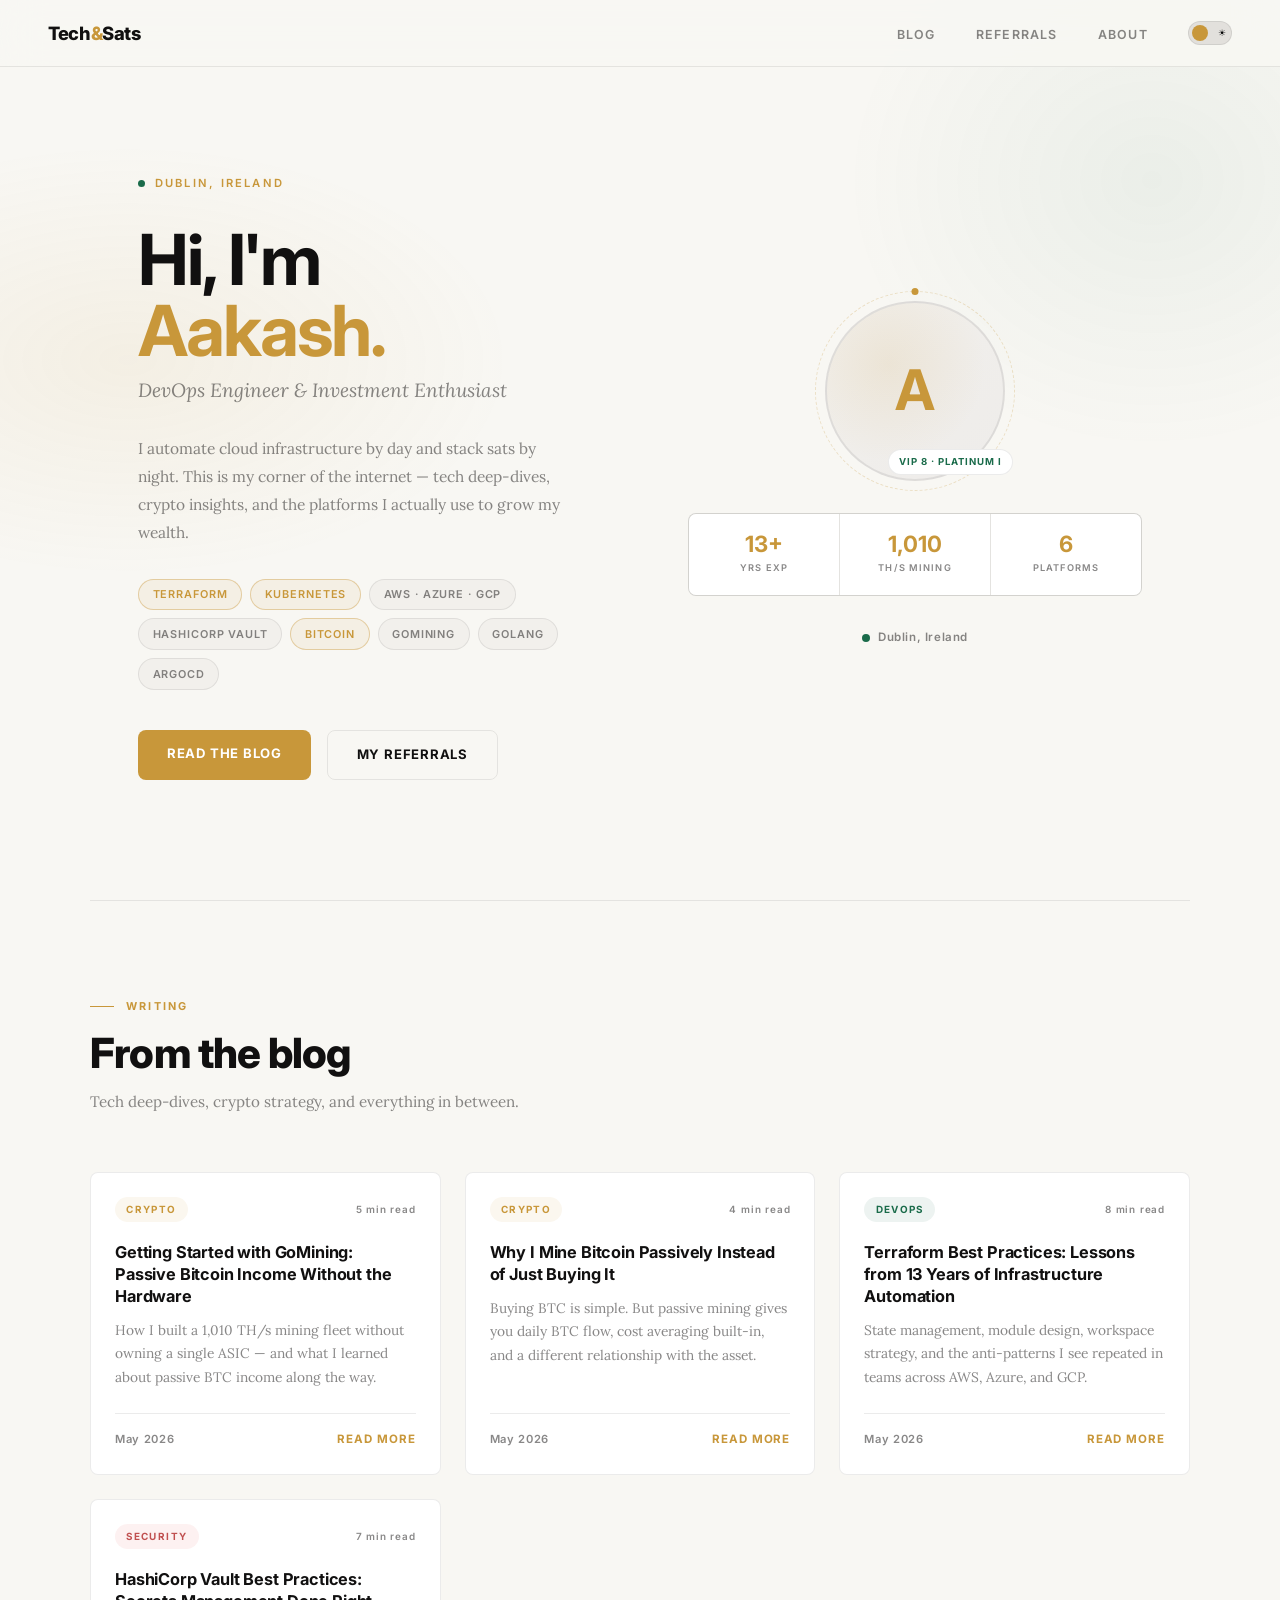
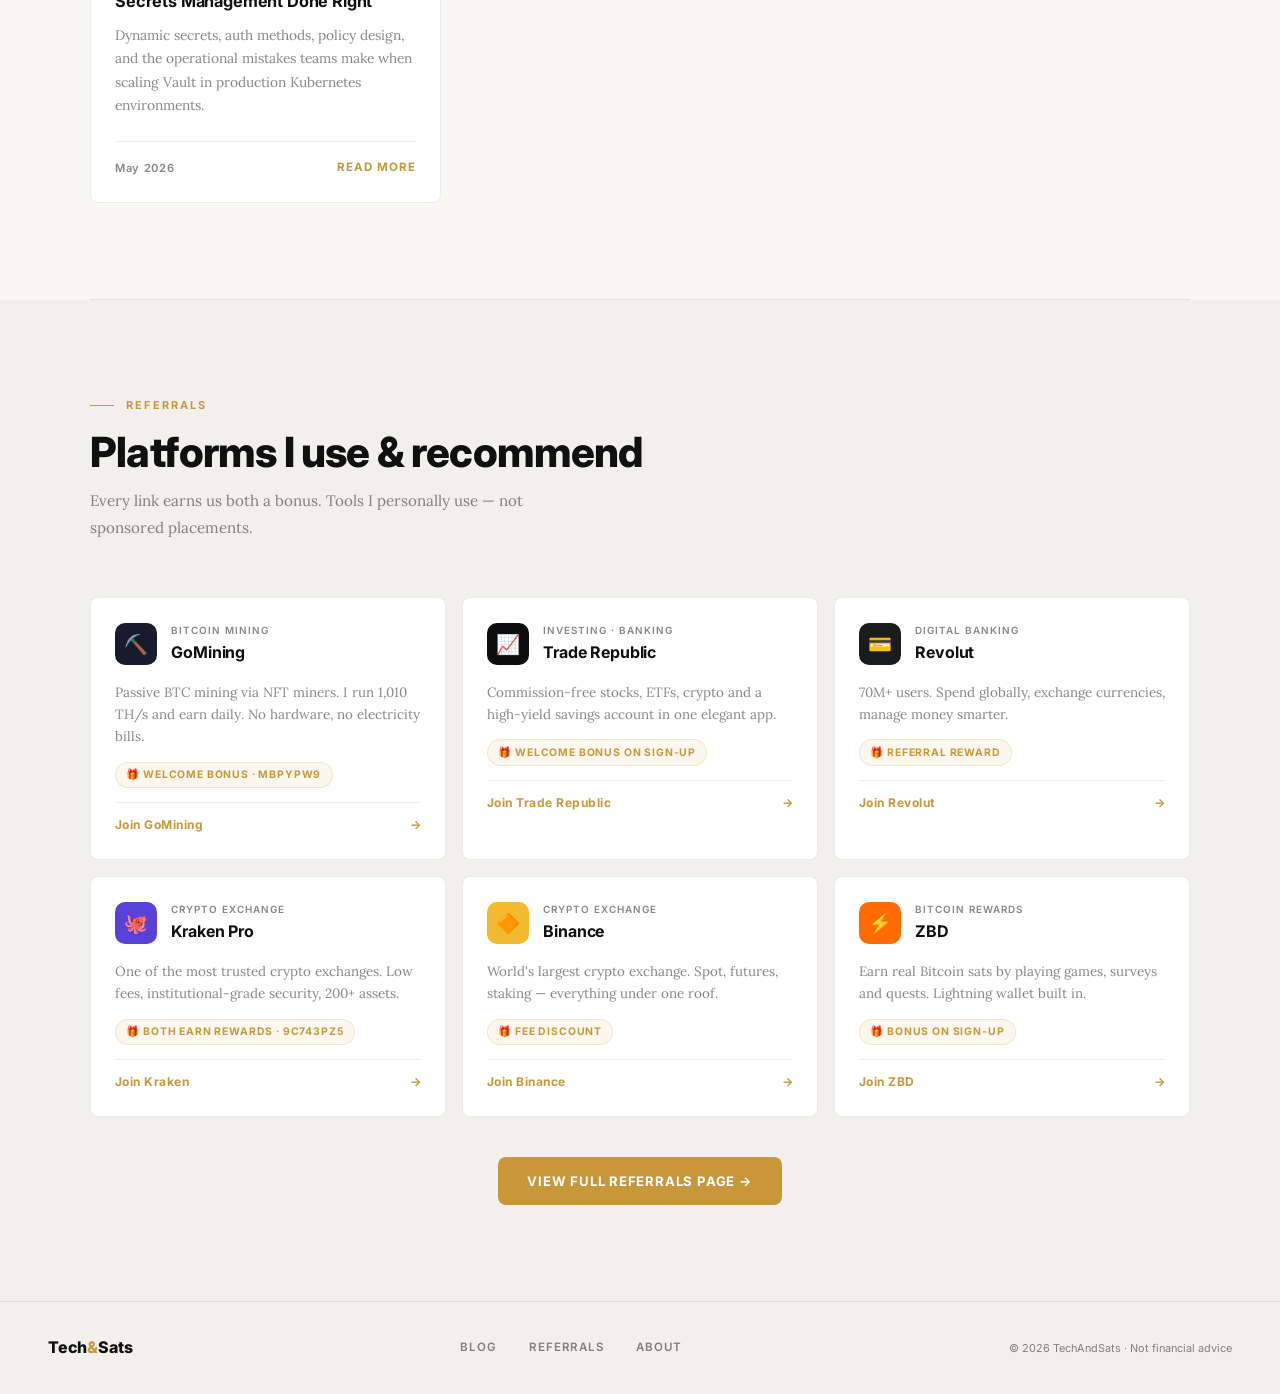
==== commit d82b0d0c: "Update index.html" ====
--- a/index.html
+++ b/index.html
@@ -5,7 +5,7 @@
 <meta name="viewport" content="width=device-width, initial-scale=1.0">
 <title>TechAndSats — Aakash | DevOps Engineer & Investment Enthusiast</title>
 <link rel="preconnect" href="https://fonts.googleapis.com">
-<link href="https://fonts.googleapis.com/css2?family=Syne:wght@400;600;700;800&family=Lora:ital,wght@0,400;0,500;1,400&display=swap" rel="stylesheet">
+<link href="https://fonts.googleapis.com/css2?family=Inter:wght@400;500;600;700&family=Lora:ital,wght@0,400;0,500;1,400&display=swap" rel="stylesheet">
 <link rel="stylesheet" href="shared.css">
 <style>
 /* INDEX PAGE SPECIFIC */
@@ -19,14 +19,14 @@
 }
 .hero-tag {
   display: inline-flex; align-items: center; gap: 0.6rem;
-  font-family: 'Syne', sans-serif; font-size: 0.7rem; font-weight: 600;
+  font-family: 'Inter', sans-serif; font-size: 0.7rem; font-weight: 600;
   letter-spacing: 0.2em; text-transform: uppercase; color: var(--accent);
   margin-bottom: 2rem; opacity: 0; animation: fadeUp 0.6s 0.1s ease forwards;
 }
 .hero-tag-dot { width: 7px; height: 7px; background: var(--accent2); border-radius: 50%; animation: pulse 2s ease-in-out infinite; }
 .hero h1 {
-  font-family: 'Syne', sans-serif; font-size: clamp(3rem, 5.5vw, 5rem);
-  font-weight: 800; line-height: 1.0; letter-spacing: -0.03em; margin-bottom: 0.5rem;
+  font-family: 'Inter', sans-serif; font-size: clamp(3rem, 5.5vw, 5rem);
+  font-weight: 700; line-height: 1.0; letter-spacing: -0.03em; margin-bottom: 0.5rem;
   opacity: 0; animation: fadeUp 0.6s 0.2s ease forwards;
 }
 .hero-name-accent { color: var(--accent); }
@@ -45,7 +45,7 @@
   opacity: 0; animation: fadeUp 0.6s 0.5s ease forwards;
 }
 .chip {
-  font-family: 'Syne', sans-serif; font-size: 0.68rem; font-weight: 600;
+  font-family: 'Inter', sans-serif; font-size: 0.68rem; font-weight: 600;
   letter-spacing: 0.08em; text-transform: uppercase; padding: 0.35rem 0.85rem;
   border-radius: 999px; border: 1.5px solid var(--border); color: var(--muted);
   background: var(--surface2); transition: background 0.3s, border-color 0.3s, color 0.3s;
@@ -68,7 +68,7 @@
   background: linear-gradient(135deg, var(--surface2) 0%, var(--bg2) 100%);
   border: 2px solid var(--border);
   display: flex; align-items: center; justify-content: center;
-  font-family: 'Syne', sans-serif; font-size: 3.5rem; font-weight: 800;
+  font-family: 'Inter', sans-serif; font-size: 3.5rem; font-weight: 700;
   color: var(--accent); position: relative; overflow: hidden;
   transition: background 0.3s, border-color 0.3s;
 }
@@ -89,7 +89,7 @@
 .avatar-badge {
   position: absolute; bottom: 6px; right: -8px;
   background: var(--surface); border: 1px solid var(--border); border-radius: 999px;
-  padding: 0.22rem 0.65rem; font-family: 'Syne', sans-serif; font-size: 0.6rem;
+  padding: 0.22rem 0.65rem; font-family: 'Inter', sans-serif; font-size: 0.6rem;
   font-weight: 700; letter-spacing: 0.1em; text-transform: uppercase; color: var(--accent2);
   transition: background 0.3s, border-color 0.3s;
 }
@@ -101,9 +101,9 @@
   transition: background 0.3s, border-color 0.3s;
 }
 .stat { padding: 1.2rem 1rem; background: var(--surface); text-align: center; transition: background 0.3s; }
-.stat-val { font-family: 'Syne', sans-serif; font-size: 1.4rem; font-weight: 800; color: var(--accent); line-height: 1; margin-bottom: 0.3rem; }
-.stat-label { font-family: 'Syne', sans-serif; font-size: 0.58rem; font-weight: 600; letter-spacing: 0.12em; text-transform: uppercase; color: var(--muted); }
-.location-pill { display: inline-flex; align-items: center; gap: 0.5rem; font-family: 'Syne', sans-serif; font-size: 0.72rem; font-weight: 600; color: var(--muted); letter-spacing: 0.05em; }
+.stat-val { font-family: 'Inter', sans-serif; font-size: 1.4rem; font-weight: 700; color: var(--accent); line-height: 1; margin-bottom: 0.3rem; }
+.stat-label { font-family: 'Inter', sans-serif; font-size: 0.58rem; font-weight: 600; letter-spacing: 0.12em; text-transform: uppercase; color: var(--muted); }
+.location-pill { display: inline-flex; align-items: center; gap: 0.5rem; font-family: 'Inter', sans-serif; font-size: 0.72rem; font-weight: 600; color: var(--muted); letter-spacing: 0.05em; }
 .loc-dot { width: 8px; height: 8px; background: var(--accent2); border-radius: 50%; flex-shrink: 0; }
 
 /* BLOG SECTION */
@@ -121,17 +121,17 @@
 .blog-card:hover { border-color: rgba(200,151,58,0.3); box-shadow: var(--shadow); transform: translateY(-4px); }
 [data-theme="dark"] .blog-card:hover { border-color: rgba(232,197,71,0.25); }
 .blog-card-top { padding: 1.5rem 1.5rem 0; display: flex; align-items: center; justify-content: space-between; }
-.blog-tag { font-family: 'Syne', sans-serif; font-size: 0.62rem; font-weight: 700; letter-spacing: 0.14em; text-transform: uppercase; padding: 0.25rem 0.7rem; border-radius: 999px; }
+.blog-tag { font-family: 'Inter', sans-serif; font-size: 0.62rem; font-weight: 700; letter-spacing: 0.14em; text-transform: uppercase; padding: 0.25rem 0.7rem; border-radius: 999px; }
 .tag-devops { background: var(--accent2-bg); color: var(--accent2); }
 .tag-crypto { background: var(--accent-bg); color: var(--accent); }
 .tag-security { background: rgba(220,80,80,0.08); color: #C05050; }
 [data-theme="dark"] .tag-security { background: rgba(255,100,100,0.12); color: #FF8080; }
-.blog-read-time { font-family: 'Syne', sans-serif; font-size: 0.62rem; font-weight: 600; color: var(--muted); letter-spacing: 0.08em; }
+.blog-read-time { font-family: 'Inter', sans-serif; font-size: 0.62rem; font-weight: 600; color: var(--muted); letter-spacing: 0.08em; }
 .blog-card-body { padding: 1.2rem 1.5rem 1.5rem; flex: 1; display: flex; flex-direction: column; }
-.blog-card-title { font-family: 'Syne', sans-serif; font-size: 1.02rem; font-weight: 700; line-height: 1.35; letter-spacing: -0.01em; margin-bottom: 0.75rem; color: var(--text); }
+.blog-card-title { font-family: 'Inter', sans-serif; font-size: 1.02rem; font-weight: 700; line-height: 1.35; letter-spacing: -0.01em; margin-bottom: 0.75rem; color: var(--text); }
 .blog-card-excerpt { font-size: 0.86rem; color: var(--muted); line-height: 1.7; flex: 1; margin-bottom: 1.5rem; }
-.blog-card-footer { display: flex; align-items: center; justify-content: space-between; padding-top: 1rem; border-top: 1px solid var(--border); font-family: 'Syne', sans-serif; font-size: 0.7rem; font-weight: 600; color: var(--muted); letter-spacing: 0.06em; }
-.blog-read-link { font-family: 'Syne', sans-serif; font-size: 0.72rem; font-weight: 700; color: var(--accent); letter-spacing: 0.08em; text-transform: uppercase; }
+.blog-card-footer { display: flex; align-items: center; justify-content: space-between; padding-top: 1rem; border-top: 1px solid var(--border); font-family: 'Inter', sans-serif; font-size: 0.7rem; font-weight: 600; color: var(--muted); letter-spacing: 0.06em; }
+.blog-read-link { font-family: 'Inter', sans-serif; font-size: 0.72rem; font-weight: 700; color: var(--accent); letter-spacing: 0.08em; text-transform: uppercase; }
 .blog-card:hover .blog-read-link::after { content: ' →'; }
 
 /* REF SECTION */
@@ -150,11 +150,11 @@
 .ref-card-head { display: flex; align-items: center; gap: 0.9rem; }
 .ref-icon { width: 42px; height: 42px; border-radius: 10px; display: flex; align-items: center; justify-content: center; font-size: 1.2rem; flex-shrink: 0; }
 .ri-gm { background: #1a1a2e; } .ri-tr { background: #0d0d0d; } .ri-rv { background: #191C1F; } .ri-kr { background: #5741D9; } .ri-bn { background: #F3BA2F; } .ri-zb { background: #FF6B00; }
-.ref-name { font-family: 'Syne', sans-serif; font-size: 1rem; font-weight: 700; letter-spacing: -0.01em; }
-.ref-cat { font-family: 'Syne', sans-serif; font-size: 0.62rem; font-weight: 600; letter-spacing: 0.1em; text-transform: uppercase; color: var(--muted); }
+.ref-name { font-family: 'Inter', sans-serif; font-size: 1rem; font-weight: 700; letter-spacing: -0.01em; }
+.ref-cat { font-family: 'Inter', sans-serif; font-size: 0.62rem; font-weight: 600; letter-spacing: 0.1em; text-transform: uppercase; color: var(--muted); }
 .ref-desc { font-size: 0.84rem; color: var(--muted); line-height: 1.65; }
-.ref-bonus { display: inline-flex; align-items: center; gap: 0.35rem; font-family: 'Syne', sans-serif; font-size: 0.65rem; font-weight: 700; letter-spacing: 0.08em; text-transform: uppercase; color: var(--accent); background: var(--accent-bg); border: 1px solid rgba(200,151,58,0.2); border-radius: 999px; padding: 0.2rem 0.65rem; align-self: flex-start; }
-.ref-join { display: flex; align-items: center; justify-content: space-between; font-family: 'Syne', sans-serif; font-size: 0.75rem; font-weight: 700; color: var(--accent); letter-spacing: 0.04em; padding-top: 0.75rem; border-top: 1px solid var(--border); }
+.ref-bonus { display: inline-flex; align-items: center; gap: 0.35rem; font-family: 'Inter', sans-serif; font-size: 0.65rem; font-weight: 700; letter-spacing: 0.08em; text-transform: uppercase; color: var(--accent); background: var(--accent-bg); border: 1px solid rgba(200,151,58,0.2); border-radius: 999px; padding: 0.2rem 0.65rem; align-self: flex-start; }
+.ref-join { display: flex; align-items: center; justify-content: space-between; font-family: 'Inter', sans-serif; font-size: 0.75rem; font-weight: 700; color: var(--accent); letter-spacing: 0.04em; padding-top: 0.75rem; border-top: 1px solid var(--border); }
 .ref-arrow { transition: transform 0.2s; }
 .ref-card:hover .ref-arrow { transform: translateX(4px); }
 .cta-center { margin-top: 2.5rem; text-align: center; }
--- a/shared.css
+++ b/shared.css
@@ -0,0 +1,174 @@
+/* ── TechAndSats Shared Styles ── */
+*, *::before, *::after { box-sizing: border-box; margin: 0; padding: 0; }
+
+:root {
+  --bg: #F8F7F3;
+  --bg2: #EEECEA;
+  --surface: #FFFFFF;
+  --surface2: #F2F0EC;
+  --border: rgba(0,0,0,0.08);
+  --text: #111010;
+  --muted: rgba(17,16,16,0.5);
+  --accent: #C8973A;
+  --accent2: #1A6B4A;
+  --accent-bg: rgba(200,151,58,0.08);
+  --accent2-bg: rgba(26,107,74,0.08);
+  --shadow: 0 4px 24px rgba(0,0,0,0.06);
+  --radius: 8px;
+  --max: 1100px;
+  --toggle-bg: #E2E0DC;
+  --nav-bg: rgba(248,247,243,0.88);
+}
+
+[data-theme="dark"] {
+  --bg: #0C0C0E;
+  --bg2: #141416;
+  --surface: #141416;
+  --surface2: #1C1C1F;
+  --border: rgba(255,255,255,0.07);
+  --text: #F0EEE8;
+  --muted: rgba(240,238,232,0.45);
+  --accent: #E8C547;
+  --accent2: #4ECDC4;
+  --accent-bg: rgba(232,197,71,0.08);
+  --accent2-bg: rgba(78,205,196,0.08);
+  --shadow: 0 4px 24px rgba(0,0,0,0.4);
+  --toggle-bg: #2A2A2E;
+  --nav-bg: rgba(12,12,14,0.88);
+}
+
+html { scroll-behavior: smooth; }
+
+body {
+  font-family: 'Lora', Georgia, serif;
+  background: var(--bg);
+  color: var(--text);
+  font-size: 16px;
+  line-height: 1.7;
+  -webkit-font-smoothing: antialiased;
+  transition: background 0.3s ease, color 0.3s ease;
+}
+
+/* NAV */
+nav {
+  position: fixed; top: 0; left: 0; right: 0; z-index: 500;
+  display: flex; align-items: center; justify-content: space-between;
+  padding: 1.1rem 3rem;
+  background: var(--nav-bg);
+  backdrop-filter: blur(20px);
+  border-bottom: 1px solid var(--border);
+  transition: background 0.3s ease, border-color 0.3s ease;
+}
+.nav-logo {
+  font-family: 'Inter', sans-serif; font-weight: 800; font-size: 1.15rem;
+  letter-spacing: -0.02em; color: var(--text); text-decoration: none;
+  transition: color 0.3s;
+}
+.nav-logo span { color: var(--accent); }
+.nav-right { display: flex; align-items: center; gap: 2.5rem; }
+.nav-links { display: flex; gap: 2.5rem; list-style: none; }
+.nav-links a {
+  font-family: 'Inter', sans-serif; font-size: 0.78rem; font-weight: 600;
+  letter-spacing: 0.1em; text-transform: uppercase; color: var(--muted);
+  text-decoration: none; transition: color 0.2s;
+}
+.nav-links a:hover, .nav-links a.active { color: var(--accent); }
+
+/* THEME TOGGLE */
+.theme-toggle {
+  width: 44px; height: 24px; background: var(--toggle-bg);
+  border-radius: 999px; border: 1px solid var(--border);
+  cursor: pointer; position: relative; transition: background 0.3s;
+  flex-shrink: 0;
+}
+.theme-toggle-knob {
+  position: absolute; top: 3px; left: 3px;
+  width: 16px; height: 16px; border-radius: 50%;
+  background: var(--accent);
+  transition: transform 0.3s ease, background 0.3s;
+}
+[data-theme="dark"] .theme-toggle-knob { transform: translateX(20px); }
+.theme-toggle-icon {
+  position: absolute; top: 50%; transform: translateY(-50%);
+  font-size: 9px; pointer-events: none; transition: opacity 0.3s;
+}
+.icon-sun { right: 5px; opacity: 1; }
+.icon-moon { left: 5px; opacity: 0; }
+[data-theme="dark"] .icon-sun { opacity: 0; }
+[data-theme="dark"] .icon-moon { opacity: 1; }
+
+/* MESH BG */
+.hero-mesh {
+  position: fixed; inset: 0; z-index: -1; pointer-events: none;
+  background:
+    radial-gradient(ellipse 50% 40% at 10% 40%, rgba(200,151,58,0.08) 0%, transparent 60%),
+    radial-gradient(ellipse 40% 50% at 90% 20%, rgba(26,107,74,0.06) 0%, transparent 60%);
+  transition: opacity 0.3s;
+}
+[data-theme="dark"] .hero-mesh {
+  background:
+    radial-gradient(ellipse 50% 40% at 10% 40%, rgba(232,197,71,0.07) 0%, transparent 60%),
+    radial-gradient(ellipse 40% 50% at 90% 20%, rgba(78,205,196,0.05) 0%, transparent 60%);
+}
+
+/* SECTION UTILITY */
+.section-eyebrow {
+  font-family: 'Inter', sans-serif; font-size: 0.68rem; font-weight: 700;
+  letter-spacing: 0.2em; text-transform: uppercase; color: var(--accent);
+  display: flex; align-items: center; gap: 0.75rem; margin-bottom: 1rem;
+}
+.section-eyebrow::before { content: ''; display: inline-block; width: 24px; height: 1px; background: var(--accent); }
+.section-title {
+  font-family: 'Inter', sans-serif; font-size: clamp(1.8rem,3.5vw,2.6rem);
+  font-weight: 800; letter-spacing: -0.02em; line-height: 1.1; margin-bottom: 0.75rem;
+}
+.section-sub { font-size: 0.95rem; color: var(--muted); max-width: 500px; line-height: 1.75; }
+
+hr.divider { border: none; border-top: 1px solid var(--border); max-width: var(--max); margin: 0 auto; }
+
+/* BUTTONS */
+.btn-gold {
+  font-family: 'Inter', sans-serif; font-size: 0.82rem; font-weight: 700;
+  letter-spacing: 0.06em; text-transform: uppercase; text-decoration: none;
+  padding: 0.8rem 1.8rem; background: var(--accent); color: #fff;
+  border-radius: var(--radius); transition: opacity 0.2s, transform 0.15s; display: inline-block;
+}
+.btn-gold:hover { opacity: 0.88; transform: translateY(-2px); }
+.btn-ghost {
+  font-family: 'Inter', sans-serif; font-size: 0.82rem; font-weight: 700;
+  letter-spacing: 0.06em; text-transform: uppercase; text-decoration: none;
+  padding: 0.8rem 1.8rem; background: transparent; color: var(--text);
+  border-radius: var(--radius); border: 1.5px solid var(--border);
+  transition: border-color 0.2s, color 0.2s, transform 0.15s; display: inline-block;
+}
+.btn-ghost:hover { border-color: var(--accent); color: var(--accent); transform: translateY(-2px); }
+
+/* FOOTER */
+footer {
+  background: var(--surface2); border-top: 1px solid var(--border);
+  padding: 2rem 3rem; display: flex; align-items: center;
+  justify-content: space-between; flex-wrap: wrap; gap: 1rem;
+  transition: background 0.3s, border-color 0.3s;
+}
+.footer-logo { font-family: 'Inter', sans-serif; font-size: 1rem; font-weight: 800; color: var(--text); text-decoration: none; }
+.footer-logo span { color: var(--accent); }
+.footer-links { display: flex; gap: 2rem; }
+.footer-links a { font-family: 'Inter', sans-serif; font-size: 0.72rem; font-weight: 600; letter-spacing: 0.08em; text-transform: uppercase; color: var(--muted); text-decoration: none; transition: color 0.2s; }
+.footer-links a:hover { color: var(--accent); }
+.footer-copy { font-family: 'Inter', sans-serif; font-size: 0.68rem; color: var(--muted); }
+
+/* ANIMATIONS */
+@keyframes fadeUp { from { opacity: 0; transform: translateY(20px); } to { opacity: 1; transform: none; } }
+@keyframes rotate { from { transform: rotate(0deg); } to { transform: rotate(360deg); } }
+@keyframes pulse { 0%,100% { opacity:1; transform:scale(1); } 50% { opacity:0.5; transform:scale(0.7); } }
+
+/* RESPONSIVE */
+@media (max-width: 860px) {
+  nav { padding: 1rem 1.5rem; }
+  .nav-links { display: none; }
+  footer { flex-direction: column; padding: 1.5rem; text-align: center; }
+  .footer-links { justify-content: center; }
+}
+
+/* THEME TOGGLE SCRIPT HELPER */
+.theme-init { transition: none !important; }
